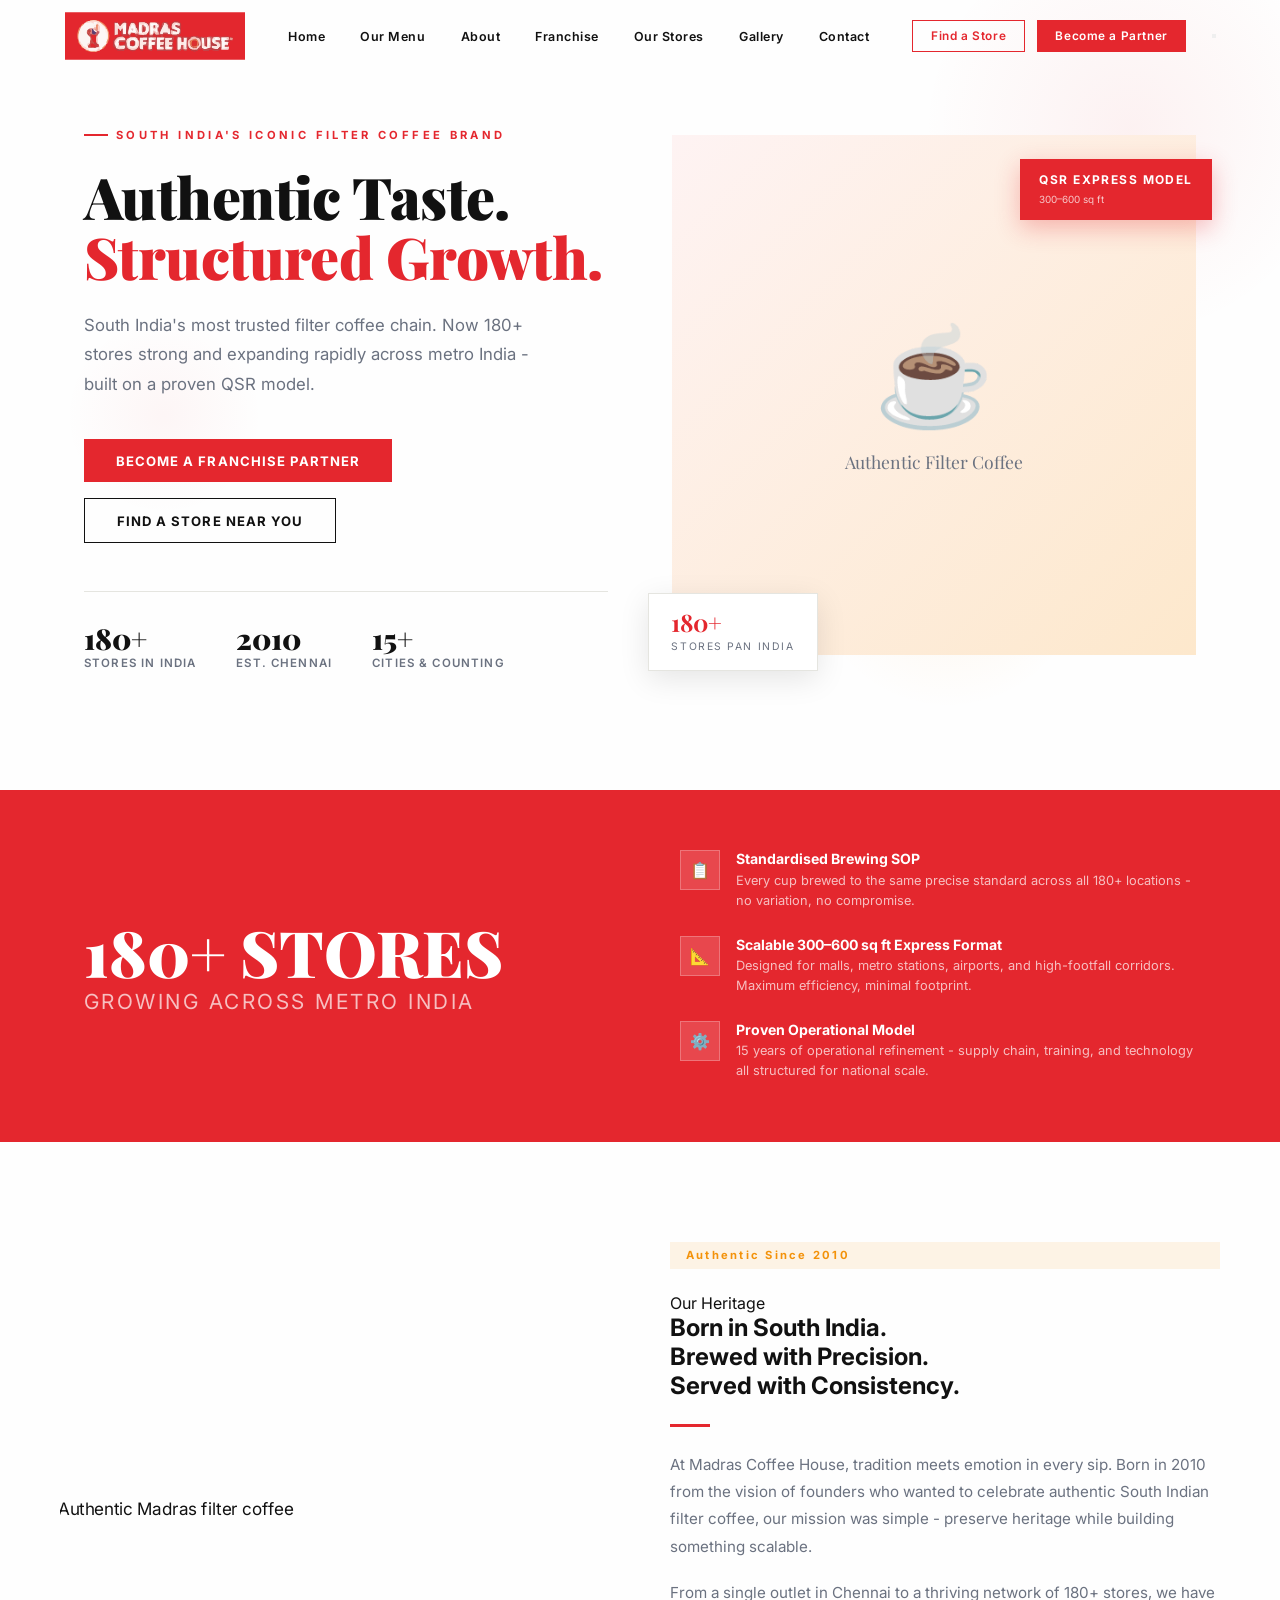
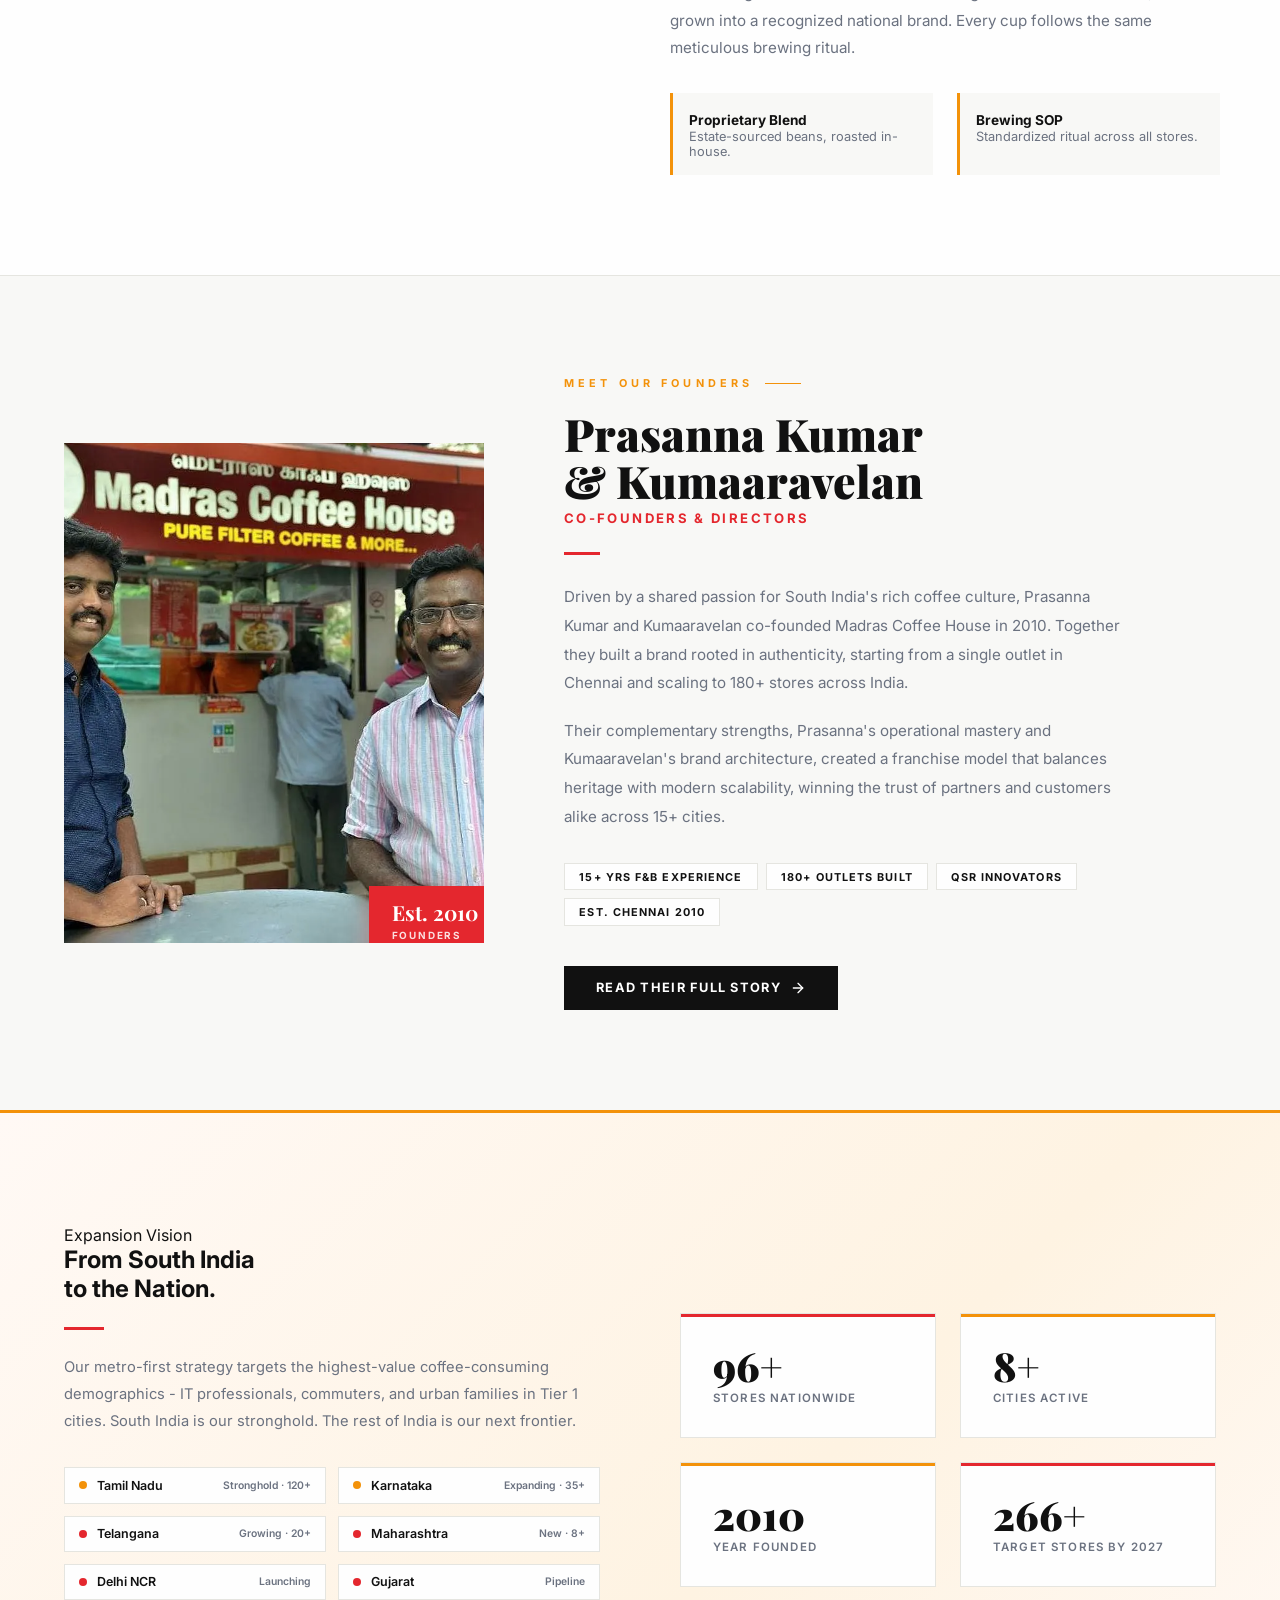
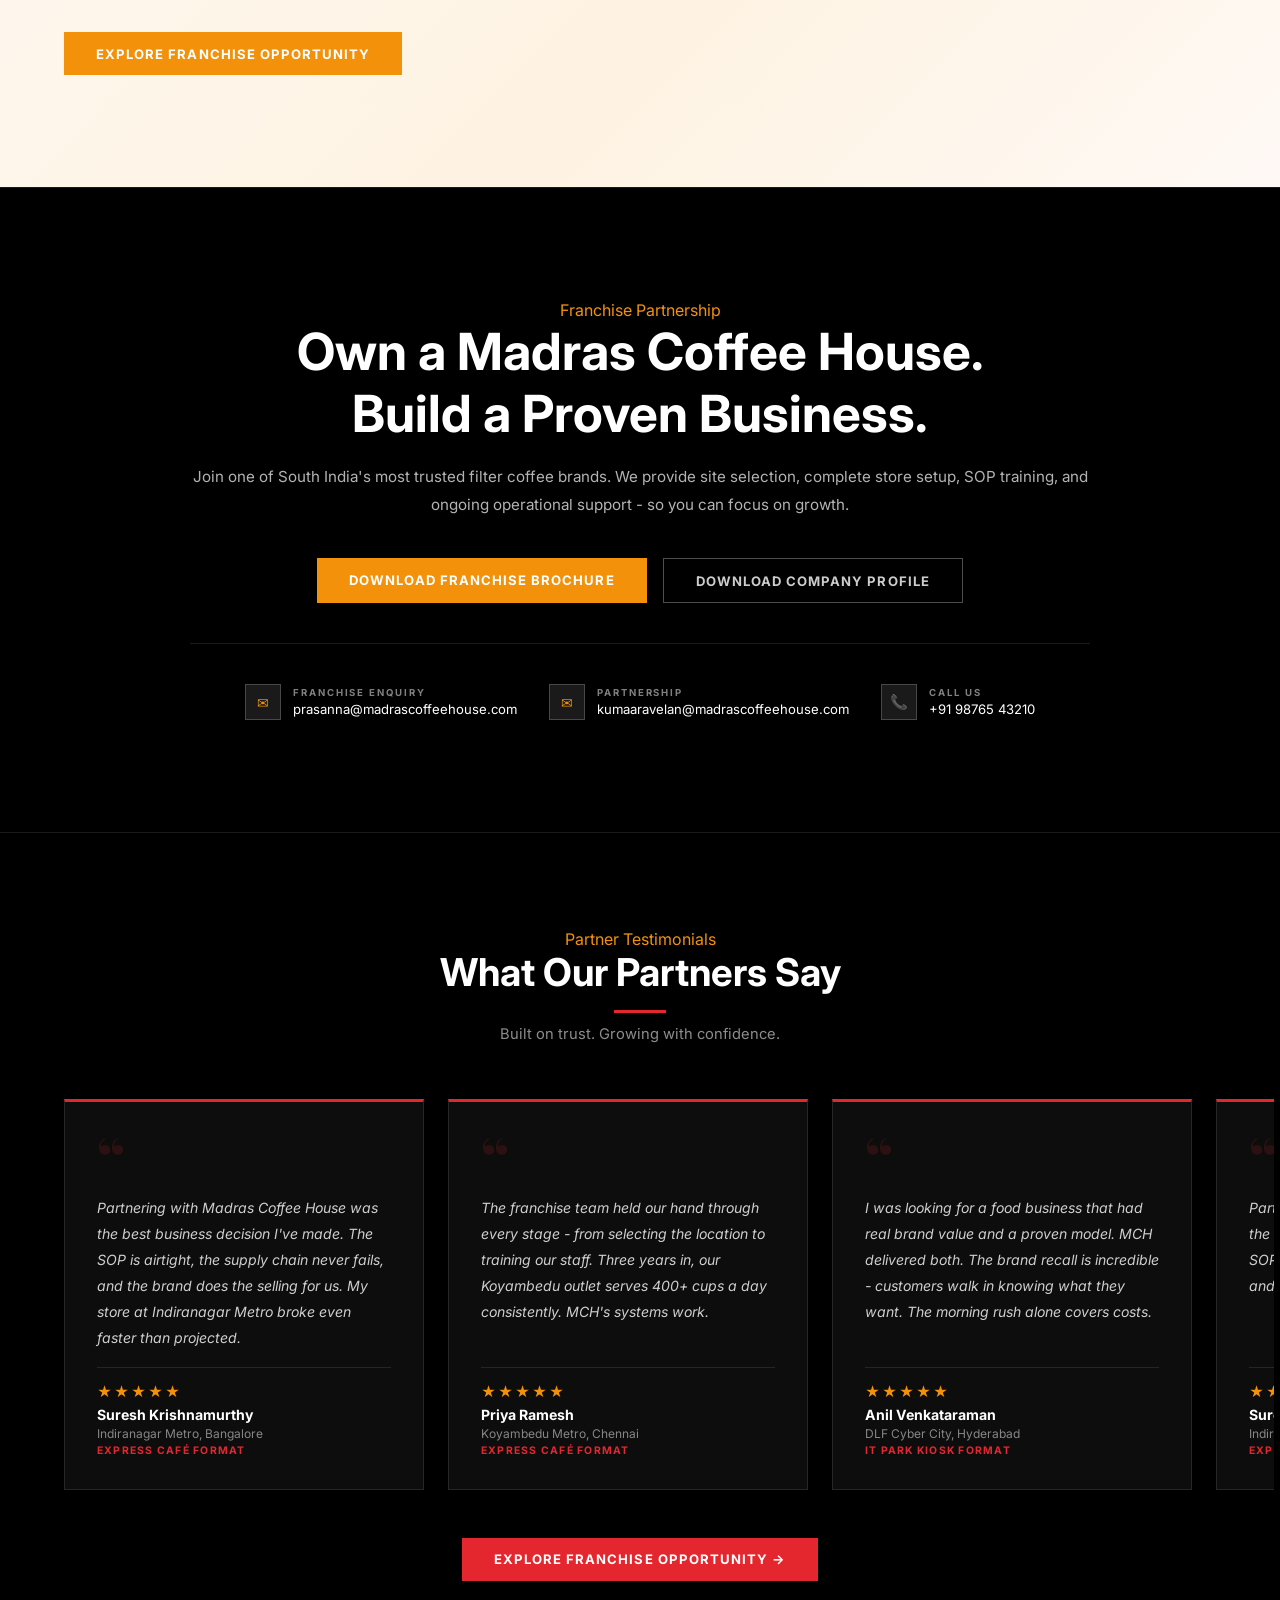
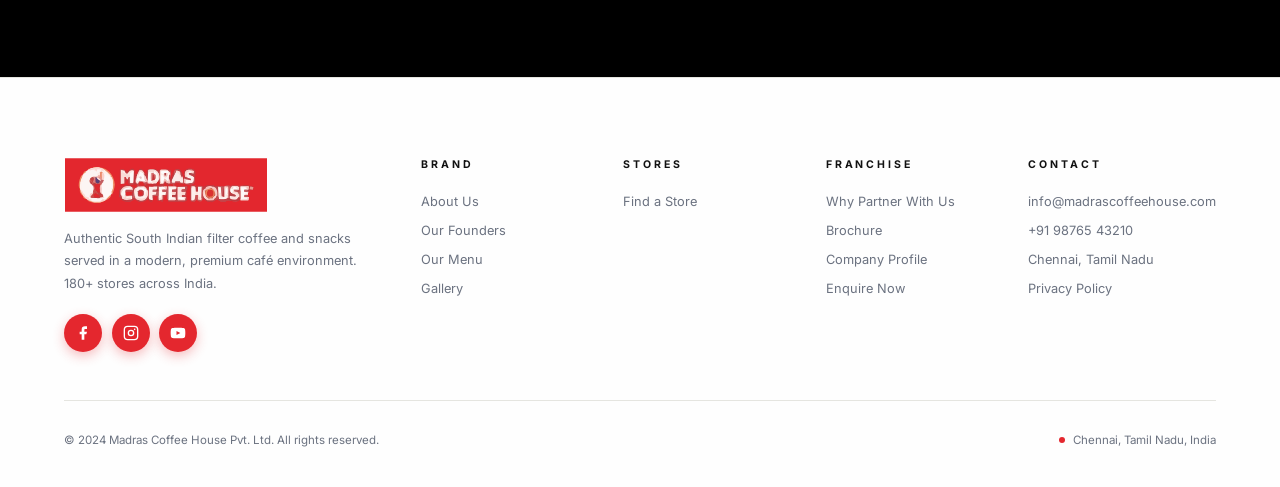
==== index.html @ c8ef75c9 "first commit" ====
﻿<!DOCTYPE html>
<html lang="en">

<head>
  <meta charset="UTF-8" />
  <meta name="viewport" content="width=device-width,initial-scale=1.0" />
  <title>Madras Coffee House - Authentic Taste. Structured Growth.</title>
  <meta name="description"
    content="South India's iconic filter coffee brand. 180+ stores and expanding across metro India. Franchise opportunities available." />
  <link rel="preconnect" href="https://fonts.googleapis.com" />
  <link
    href="https://fonts.googleapis.com/css2?family=Playfair+Display:ital,wght@0,700;0,900;1,700&family=Inter:wght@300;400;500;600;700&display=swap"
    rel="stylesheet" />
  <style>
    :root {
      --red: #e4272e;
      --orange: #f3920a;
      --white: #fefefe;
      --black: #111111;
      --gray: #6b7280;
      --light: #f8f8f6;
      --border: #e5e5e0
    }

    *,
    *::before,
    *::after {
      margin: 0;
      padding: 0;
      box-sizing: border-box
    }

    html {
      scroll-behavior: smooth;
      font-size: 16px
    }

    body {
      background: var(--white);
      color: var(--black);
      font-family: 'Inter', sans-serif;
      overflow-x: hidden
    }

    /* ── NAVBAR ────────────────────────────────────────── */
    nav#nav {
      position: fixed;
      top: 0;
      left: 0;
      width: 100%;
      z-index: 1000;
      padding: 0 5%;
      height: 72px;
      display: flex;
      align-items: center;
      justify-content: space-between;
      transition: background .35s, box-shadow .35s, height .35s;
      background: transparent
    }

    #nav.scrolled {
      background: var(--white);
      box-shadow: 0 1px 0 var(--border);
      height: 64px
    }

    .logo {
      display: flex;
      align-items: center;
      text-decoration: none;
      flex-shrink: 0
    }

    .logo img {
      height: 48px;
      width: auto;
      display: block;
      object-fit: contain;
      transition: transform .3s ease
    }

    .logo img:hover {
      transform: scale(1.04)
    }

    .nav-center {
      display: flex;
      gap: 0;
      list-style: none
    }

    .nav-center a {
      display: inline-block;
      padding: .5rem 1.1rem;
      font-size: .78rem;
      font-weight: 600;
      letter-spacing: .04em;
      color: var(--black);
      text-decoration: none;
      position: relative;
      transition: color .25s
    }

    .nav-center a::after {
      content: '';
      position: absolute;
      left: 1.1rem;
      right: 1.1rem;
      bottom: 0;
      height: 2px;
      background: var(--red);
      transform: scaleX(0);
      transition: transform .3s cubic-bezier(.25, .46, .45, .94)
    }

    .nav-center a:hover {
      color: var(--red)
    }

    .nav-center a:hover::after {
      transform: scaleX(1)
    }

    .nav-right {
      display: flex;
      gap: .75rem;
      align-items: center;
      flex-shrink: 0
    }

    .btn-outline-nav {
      background: transparent;
      color: var(--red);
      border: 1.5px solid var(--red);
      padding: .48rem 1.1rem;
      font-size: .74rem;
      font-weight: 600;
      letter-spacing: .05em;
      cursor: pointer;
      transition: all .25s;
      text-decoration: none
    }

    .btn-outline-nav:hover {
      background: var(--red);
      color: #fff
    }

    .btn-solid-nav {
      background: var(--red);
      color: #fff;
      border: 1.5px solid var(--red);
      padding: .48rem 1.1rem;
      font-size: .74rem;
      font-weight: 600;
      letter-spacing: .05em;
      cursor: pointer;
      transition: all .25s;
      text-decoration: none
    }

    .btn-solid-nav:hover {
      background: #c41f25;
      border-color: #c41f25
    }

    /* ── BUTTONS ───────────────────────────────────────── */
    .btn-primary {
      display: inline-block;
      background: var(--red);
      color: #fff;
      padding: .85rem 2rem;
      font-size: .82rem;
      font-weight: 700;
      letter-spacing: .08em;
      text-transform: uppercase;
      text-decoration: none;
      border: none;
      cursor: pointer;
      transition: background .25s, transform .2s, box-shadow .25s
    }

    .btn-primary:hover {
      background: #c41f25;
      transform: translateY(-2px);
      box-shadow: 0 8px 24px rgba(228, 39, 46, .25)
    }

    .btn-secondary {
      display: inline-block;
      background: transparent;
      color: var(--black);
      padding: .85rem 2rem;
      font-size: .82rem;
      font-weight: 700;
      letter-spacing: .08em;
      text-transform: uppercase;
      text-decoration: none;
      border: 1.5px solid var(--black);
      cursor: pointer;
      transition: all .25s
    }

    .btn-secondary:hover {
      background: var(--black);
      color: #fff;
      transform: translateY(-2px)
    }

    .btn-orange {
      display: inline-block;
      background: var(--orange);
      color: #fff;
      padding: .85rem 2rem;
      font-size: .82rem;
      font-weight: 700;
      letter-spacing: .08em;
      text-transform: uppercase;
      text-decoration: none;
      border: none;
      cursor: pointer;
      transition: all .25s
    }

    .btn-orange:hover {
      background: #d97d05;
      transform: translateY(-2px);
      box-shadow: 0 8px 24px rgba(243, 146, 10, .25)
    }

    /* ── REVEAL ANIMATIONS ────────────────────────────── */
    .fade-up {
      opacity: 0;
      transform: translateY(28px);
      transition: opacity .75s cubic-bezier(.25, .46, .45, .94), transform .75s cubic-bezier(.25, .46, .45, .94)
    }

    .fade-up.in {
      opacity: 1;
      transform: translateY(0)
    }

    .fade-in {
      opacity: 0;
      transition: opacity .75s ease
    }

    .fade-in.in {
      opacity: 1
    }

    .slide-left {
      opacity: 0;
      transform: translateX(-30px);
      transition: opacity .75s cubic-bezier(.25, .46, .45, .94), transform .75s cubic-bezier(.25, .46, .45, .94)
    }

    .slide-left.in {
      opacity: 1;
      transform: translateX(0)
    }

    .slide-right {
      opacity: 0;
      transform: translateX(30px);
      transition: opacity .75s cubic-bezier(.25, .46, .45, .94), transform .75s cubic-bezier(.25, .46, .45, .94)
    }

    .slide-right.in {
      opacity: 1;
      transform: translateX(0)
    }

    .d1 {
      transition-delay: .1s
    }

    .d2 {
      transition-delay: .2s
    }

    .d3 {
      transition-delay: .3s
    }

    .d4 {
      transition-delay: .4s
    }

    .d5 {
      transition-delay: .5s
    }

    /* ── LAYOUT DEFAULTS ───────────────────────────────── */
    .container {
      max-width: 1200px;
      margin: 0 auto;
      padding: 0 20px
    }

    .sec-pad {
      padding: 80px 5%
    }

    .sec-compact {
      padding: 60px 5%
    }

    /* ── HERO ──────────────────────────────────────────── */
    #hero {
      position: relative;
      min-height: 540px;
      padding: 120px 5%;
      background: var(--white);
      display: flex;
      align-items: center;
      overflow: hidden
    }

    .hero-shapes {
      position: absolute;
      inset: 0;
      pointer-events: none;
      overflow: hidden
    }

    .shape {
      position: absolute;
      border-radius: 50%;
      animation: shapeFloat 10s ease-in-out infinite
    }

    .shape-1 {
      width: 420px;
      height: 420px;
      background: radial-gradient(circle, rgba(228, 39, 46, .06), transparent 70%);
      top: -80px;
      right: -60px;
      animation-duration: 12s
    }

    .shape-2 {
      width: 280px;
      height: 280px;
      background: radial-gradient(circle, rgba(243, 146, 10, .07), transparent 70%);
      bottom: 80px;
      right: 15%;
      animation-duration: 9s;
      animation-delay: 2s
    }

    .shape-3 {
      width: 200px;
      height: 200px;
      background: radial-gradient(circle, rgba(228, 39, 46, .04), transparent 70%);
      top: 40%;
      left: 5%;
      animation-duration: 14s;
      animation-delay: 4s
    }

    @keyframes shapeFloat {

      0%,
      100% {
        transform: translateY(0) scale(1)
      }

      50% {
        transform: translateY(-20px) scale(1.04)
      }
    }

    .hero-inner {
      max-width: 1200px;
      margin: 0 auto;
      padding: 0 20px;
      width: 100%;
      display: grid;
      grid-template-columns: 1fr 1fr;
      gap: 4rem;
      align-items: center;
      position: relative;
      z-index: 1
    }

    .hero-tag {
      display: inline-flex;
      align-items: center;
      gap: .5rem;
      font-size: .7rem;
      font-weight: 700;
      letter-spacing: .3em;
      text-transform: uppercase;
      color: var(--red);
      margin-bottom: 1.5rem
    }

    .hero-tag::before {
      content: '';
      width: 24px;
      height: 2px;
      background: var(--red)
    }

    .hero-h1 {
      font-family: 'Playfair Display', serif;
      font-size: clamp(2.4rem, 4.5vw, 4rem);
      font-weight: 900;
      line-height: 1.05;
      letter-spacing: -.01em;
      margin-bottom: 1.5rem;
      color: var(--black)
    }

    .hero-h1 em {
      color: var(--red);
      font-style: normal
    }

    .hero-sub {
      font-size: 1.05rem;
      color: var(--gray);
      line-height: 1.75;
      margin-bottom: 2.5rem;
      max-width: 480px
    }

    .hero-btns {
      display: flex;
      gap: 1rem;
      flex-wrap: wrap
    }

    .hero-stats {
      display: flex;
      gap: 2.5rem;
      margin-top: 3rem;
      padding-top: 2rem;
      border-top: 1px solid var(--border)
    }

    .hstat {
      display: flex;
      flex-direction: column;
      gap: .2rem
    }

    .hstat-num {
      font-family: 'Playfair Display', serif;
      font-size: 1.8rem;
      font-weight: 900;
      color: var(--black);
      line-height: 1
    }

    .hstat-lbl {
      font-size: .72rem;
      font-weight: 600;
      letter-spacing: .1em;
      text-transform: uppercase;
      color: var(--gray)
    }

    .hero-visual {
      position: relative;
      display: flex;
      align-items: center;
      justify-content: center
    }

    .hero-img-wrap {
      position: relative;
      width: 100%
    }

    .hero-img-main {
      width: 100%;
      height: 520px;
      object-fit: cover;
      display: block
    }

    .hero-img-fallback {
      width: 100%;
      height: 520px;
      background: linear-gradient(135deg, #fef3f3, #fde8cc);
      display: flex;
      flex-direction: column;
      align-items: center;
      justify-content: center;
      gap: 1rem
    }

    .hero-img-fallback span {
      font-size: 6rem
    }

    .hero-img-fallback p {
      font-family: 'Playfair Display', serif;
      font-size: 1.1rem;
      color: var(--gray)
    }

    .hero-badge {
      position: absolute;
      bottom: -1rem;
      left: -1.5rem;
      background: #fff;
      border: 1px solid var(--border);
      padding: 1rem 1.4rem;
      box-shadow: 0 8px 30px rgba(0, 0, 0, .1)
    }

    .hero-badge b {
      font-family: 'Playfair Display', serif;
      font-size: 1.5rem;
      display: block;
      color: var(--red);
      line-height: 1
    }

    .hero-badge span {
      font-size: .65rem;
      letter-spacing: .15em;
      text-transform: uppercase;
      color: var(--gray)
    }

    .hero-badge-2 {
      position: absolute;
      top: 1.5rem;
      right: -1rem;
      background: var(--red);
      padding: .8rem 1.2rem;
      box-shadow: 0 8px 24px rgba(228, 39, 46, .3)
    }

    .hero-badge-2 b {
      font-size: .75rem;
      font-weight: 700;
      letter-spacing: .12em;
      text-transform: uppercase;
      color: #fff;
      display: block
    }

    .hero-badge-2 small {
      font-size: .62rem;
      color: rgba(255, 255, 255, .75)
    }

    /* ── AUTHORITY STRIP ───────────────────────────────── */
    #strip {
      background: var(--red);
      padding: 60px 5%
    }

    .strip-inner {
      max-width: 1200px;
      margin: 0 auto;
      padding: 0 20px;
      display: grid;
      grid-template-columns: 1fr 1fr;
      gap: 5rem;
      align-items: center
    }

    .strip-headline {
      font-family: 'Playfair Display', serif;
      font-size: clamp(2.5rem, 5vw, 4.5rem);
      font-weight: 900;
      line-height: 1;
      color: #fff
    }

    .strip-headline span {
      display: block;
      font-size: clamp(1rem, 2vw, 1.3rem);
      font-weight: 400;
      font-family: 'Inter', sans-serif;
      color: rgba(255, 255, 255, .7);
      margin-top: .5rem;
      letter-spacing: .12em;
      text-transform: uppercase
    }

    .strip-points {
      display: flex;
      flex-direction: column;
      gap: 1.5rem
    }

    .strip-point {
      display: flex;
      align-items: flex-start;
      gap: 1rem
    }

    .sp-icon {
      width: 40px;
      height: 40px;
      background: rgba(255, 255, 255, .15);
      border: 1px solid rgba(255, 255, 255, .25);
      flex-shrink: 0;
      display: flex;
      align-items: center;
      justify-content: center;
      font-size: 1rem
    }

    .sp-text b {
      font-size: .88rem;
      font-weight: 700;
      color: #fff;
      display: block;
      margin-bottom: .2rem
    }

    .sp-text p {
      font-size: .8rem;
      color: rgba(255, 255, 255, .7);
      line-height: 1.6
    }

    /* ── HERITAGE ───────────────────────────────────────── */
    .sec-divider {
      width: 40px;
      height: 3px;
      background: var(--red);
      margin-bottom: 1.5rem
    }

    .heritage-inner {
      max-width: 1200px;
      margin: 0 auto;
      display: flex;
      align-items: center;
      justify-content: center;
      gap: 60px;
      padding: 100px 20px
    }

    .heritage-img {
      flex: 1;
      max-width: 550px;
      position: relative;
      overflow: hidden
    }

    .heritage-img-main {
      width: 100%;
      height: auto;
      display: block;
      transform: scale(1.07);
      transition: transform 1.2s ease-out
    }

    .heritage-text {
      flex: 1;
      max-width: 600px;
      display: flex;
      flex-direction: column;
      justify-content: center;
      position: relative
    }

    @media (max-width:768px) {
      .heritage-inner {
        flex-direction: column;
        text-align: center;
        padding: 60px 20px
      }

      .sec-divider {
        margin: 0 auto 1.5rem
      }
    }

    /* ── FORMAT SECTION ─────────────────────────────────── */
    #format {
      padding: 80px 0;
      background: #f7f7f7;
      border-top: 1px solid var(--border)
    }

    .format-header {
      max-width: 1200px;
      margin: 0 auto;
      display: grid;
      grid-template-columns: 1fr 1fr;
      gap: 4rem;
      align-items: end;
      margin-bottom: 4rem;
      padding: 0 20px
    }

    .fstep-desc {
      font-size: .88rem;
      color: var(--gray);
      line-height: 1.75;
      max-width: 520px;
      margin-bottom: 0
    }

    .fcard {
      transition: all 0.4s cubic-bezier(0.165, 0.84, 0.44, 1);
      position: relative;
      overflow: hidden
    }

    .fcard:hover {
      transform: translateY(-10px);
      box-shadow: 0 20px 40px rgba(0, 0, 0, 0.1);
      background: #fff !important
    }

    .fcard-icon {
      width: 50px;
      height: 50px;
      background: var(--white);
      border: 1px solid var(--border);
      display: flex;
      align-items: center;
      justify-content: center;
      margin-bottom: 20px;
      border-radius: 10px;
      color: var(--black);
      transition: all 0.3s ease
    }

    .fcard:hover .fcard-icon {
      background: var(--red);
      border-color: var(--red);
      color: #fff
    }

    .fcard:nth-child(even):hover .fcard-icon {
      background: var(--orange);
      border-color: var(--orange)
    }

    /* ── TRUST BAR ─────────────────────────────────────── */
    #trust {
      padding: 80px 5%;
      background: #111;
      border: none
    }

    .trust-inner {
      max-width: 1200px;
      margin: 0 auto;
      padding: 0 20px
    }

    .trust-label {
      text-align: center;
      font-size: .68rem;
      font-weight: 700;
      letter-spacing: .3em;
      text-transform: uppercase;
      color: rgba(255, 255, 255, .38);
      margin-bottom: 3.5rem
    }

    .trust-grid {
      display: grid;
      grid-template-columns: repeat(4, 1fr);
      gap: 0;
      border: 1px solid rgba(255, 255, 255, .08)
    }

    .trust-card {
      text-align: center;
      padding: 2.5rem 1.5rem;
      background: transparent;
      border: none;
      border-right: 1px solid rgba(255, 255, 255, .08);
      transition: background .35s;
      position: relative
    }

    .trust-card:last-child {
      border-right: none
    }

    .trust-card::after {
      content: '';
      position: absolute;
      bottom: 0;
      left: 50%;
      transform: translateX(-50%) scaleX(0);
      width: 40px;
      height: 2px;
      background: var(--orange);
      transition: transform .35s
    }

    .trust-card:hover {
      background: rgba(255, 255, 255, .04)
    }

    .trust-card:hover::after {
      transform: translateX(-50%) scaleX(1)
    }

    .trust-card h4 {
      font-family: 'Playfair Display', serif;
      font-size: 1rem;
      font-weight: 700;
      margin-bottom: .4rem;
      color: #fff
    }

    .trust-card p {
      font-size: .78rem;
      color: rgba(255, 255, 255, .6);
      line-height: 1.6
    }

    /* ── MEDIA / RECOGNISED ────────────────────────────── */
    #media {
      padding: 80px 5%;
      background: var(--white);
      position: relative;
      overflow: hidden;
      text-align: center
    }

    .media-header {
      max-width: 800px;
      margin: 0 auto 3rem
    }

    .media-accent {
      width: 80px;
      height: 3px;
      background: var(--orange);
      margin: 15px auto 30px
    }

    .media-inner {
      max-width: 1200px;
      margin: 0 auto;
      padding: 0 20px;
      position: relative;
      z-index: 1
    }

    .media-list {
      display: flex;
      flex-direction: column;
      gap: 0;
      max-width: 900px;
      margin: 0 auto
    }

    .media-row {
      display: grid;
      grid-template-columns: 80px 1fr;
      gap: 2rem;
      align-items: center;
      padding: 1.8rem 0;
      border-bottom: 1px solid var(--border);
      text-align: left
    }

    .media-row:last-child {
      border-bottom: none
    }

    .media-row-icon {
      font-size: 2.2rem;
      text-align: center
    }

    .press-strip {
      max-width: 1200px;
      margin: 3rem auto 0;
      padding: 1.8rem 2rem;
      background: var(--light);
      border: 1px solid var(--border);
      display: flex;
      align-items: center;
      justify-content: space-around;
      gap: 2rem;
      flex-wrap: wrap;
      position: relative;
      z-index: 1
    }

    /* ── EXPANSION ─────────────────────────────────────── */
    #expansion {
      padding: 7rem 5%;
      background: linear-gradient(135deg, #fff9f5 0%, #fef3e2 60%, #fff9f5 100%);
      border-top: 3px solid var(--orange)
    }

    .expansion-inner {
      max-width: 1280px;
      margin: 0 auto;
      display: grid;
      grid-template-columns: 1fr 1fr;
      gap: 5rem;
      align-items: center
    }

    .expansion-text .sec-title {
      margin-bottom: 1.5rem
    }

    .expansion-text p {
      font-size: .92rem;
      color: var(--gray);
      line-height: 1.85;
      margin-bottom: 2rem
    }

    .city-grid {
      display: grid;
      grid-template-columns: 1fr 1fr;
      gap: .75rem;
      margin-bottom: 2rem
    }

    .city-pill {
      display: flex;
      align-items: center;
      gap: .6rem;
      padding: .6rem .9rem;
      background: var(--white);
      border: 1px solid var(--border);
      font-size: .78rem;
      font-weight: 600;
      color: var(--black)
    }

    .city-dot {
      width: 8px;
      height: 8px;
      border-radius: 50%;
      background: var(--red);
      flex-shrink: 0
    }

    .city-pill.active .city-dot {
      background: var(--orange)
    }

    .city-pill span {
      font-size: .65rem;
      color: var(--gray);
      margin-left: auto
    }

    .expansion-visual {
      position: relative
    }

    .exp-stats-grid {
      display: grid;
      grid-template-columns: 1fr 1fr;
      gap: 1.5rem
    }

    .exp-stat {
      background: var(--white);
      border: 1px solid var(--border);
      padding: 2rem;
      position: relative;
      overflow: hidden
    }

    .exp-stat::after {
      content: '';
      position: absolute;
      top: 0;
      left: 0;
      width: 100%;
      height: 3px;
      background: var(--orange)
    }

    .exp-stat:first-child::after,
    .exp-stat:nth-child(4):after {
      background: var(--red)
    }

    .exp-stat .num {
      font-family: 'Playfair Display', serif;
      font-size: 2.5rem;
      font-weight: 900;
      color: var(--black);
      line-height: 1;
      margin-bottom: .3rem
    }

    .exp-stat .lbl {
      font-size: .72rem;
      font-weight: 600;
      letter-spacing: .1em;
      text-transform: uppercase;
      color: var(--gray)
    }

    /* ── FRANCHISE CTA ─────────────────────────────────── */
    #franchise-cta {
      padding: 7rem 5%;
      background: #000;
      border-top: 1px solid rgba(255, 255, 255, 0.1);
      position: relative;
      color: #fff
    }

    .franchise-cta-inner {
      max-width: 900px;
      margin: 0 auto;
      text-align: center
    }

    .franchise-cta-inner .sec-eyebrow {
      justify-content: center;
      color: var(--orange)
    }

    .franchise-cta-inner .sec-title {
      color: #fff;
      font-size: clamp(2rem, 4vw, 3.5rem);
      margin-bottom: 1.2rem
    }

    .franchise-cta-inner>p {
      font-size: .95rem;
      color: rgba(255, 255, 255, .7);
      line-height: 1.8;
      margin-bottom: 2.5rem
    }

    .cta-contacts {
      display: flex;
      gap: 2rem;
      justify-content: center;
      flex-wrap: wrap;
      margin-top: 2.5rem;
      padding-top: 2.5rem;
      border-top: 1px solid rgba(255, 255, 255, 0.1)
    }

    .cta-contact {
      display: flex;
      align-items: center;
      gap: .75rem;
      text-align: left
    }

    .cta-contact-icon {
      width: 36px;
      height: 36px;
      background: rgba(255, 255, 255, 0.1);
      border: 1px solid rgba(255, 255, 255, 0.2);
      display: flex;
      align-items: center;
      justify-content: center;
      font-size: .9rem;
      flex-shrink: 0;
      color: var(--orange)
    }

    .cta-contact label {
      font-size: .6rem;
      font-weight: 700;
      letter-spacing: .2em;
      text-transform: uppercase;
      color: rgba(255, 255, 255, 0.5);
      display: block
    }

    .cta-contact a,
    .cta-contact span {
      font-size: .82rem;
      color: #fff;
      text-decoration: none;
      transition: color .2s
    }

    .cta-contact a:hover {
      color: var(--red)
    }

    /* ── TESTIMONIALS ──────────────────────────────────── */
    #testimonials {
      background: #000;
      padding: 6rem 5%;
      overflow: hidden;
      border-top: 1px solid rgba(255, 255, 255, 0.1);
      color: #fff
    }

    .testi-header {
      text-align: center;
      margin-bottom: 3.5rem;
      max-width: 580px;
      margin-left: auto;
      margin-right: auto
    }

    .testi-underline {
      width: 52px;
      height: 3px;
      background: var(--red);
      margin: .9rem auto 0
    }

    .testi-track-wrap {
      overflow: hidden;
      margin: 0 -5%;
      padding: 0 5%
    }

    .testi-track {
      display: flex;
      gap: 1.5rem;
      width: max-content;
      animation: testiScroll 28s linear infinite
    }

    .testi-track:hover {
      animation-play-state: paused
    }

    @keyframes testiScroll {
      0% {
        transform: translateX(0)
      }

      100% {
        transform: translateX(calc(-50% - .75rem))
      }
    }

    .testimonial-card {
      flex-shrink: 0;
      width: 360px;
      background: rgba(255, 255, 255, 0.05);
      border: 1px solid rgba(255, 255, 255, 0.1);
      padding: 2rem;
      display: flex;
      flex-direction: column;
      gap: 1rem;
      border-top: 3px solid var(--red);
      transition: all .3s
    }

    .testimonial-card:hover {
      transform: translateY(-5px);
      background: rgba(255, 255, 255, 0.08);
      border-top-color: var(--orange)
    }

    .t-quote {
      font-family: 'Playfair Display', serif;
      font-size: 3.5rem;
      line-height: .8;
      color: var(--red);
      font-weight: 900;
      opacity: .15
    }

    .t-text {
      font-size: .88rem;
      color: rgba(255, 255, 255, 0.8);
      line-height: 1.85;
      font-style: italic;
      flex: 1
    }

    .t-meta {
      border-top: 1px solid rgba(255, 255, 255, 0.1);
      padding-top: .9rem;
      margin-top: auto
    }

    .t-stars {
      color: var(--orange);
      font-size: .9rem;
      margin-bottom: .4rem;
      letter-spacing: 2px
    }

    .t-name {
      font-size: .88rem;
      font-weight: 700;
      color: #fff;
      margin-bottom: .15rem
    }

    .t-loc {
      font-size: .75rem;
      color: rgba(255, 255, 255, 0.5);
      margin-bottom: .2rem
    }

    .t-format {
      font-size: .65rem;
      font-weight: 700;
      letter-spacing: .12em;
      text-transform: uppercase;
      color: var(--red)
    }

    /* ── FOOTER ────────────────────────────────────────── */
    footer {
      background: var(--white);
      border-top: 1px solid var(--border);
      padding: 80px 5% 40px
    }

    .footer-inner {
      max-width: 1280px;
      margin: 0 auto
    }

    .footer-top {
      display: grid;
      grid-template-columns: 2fr 1fr 1fr 1fr 1fr;
      gap: 3rem;
      margin-bottom: 3rem
    }

    .footer-brand p {
      font-size: .8rem;
      color: var(--gray);
      line-height: 1.75;
      margin: 1rem 0 1.2rem
    }

    .footer-socials {
      display: flex;
      gap: .6rem
    }

    .fsoc {
      width: 38px;
      height: 38px;
      border-radius: 50%;
      background: var(--red);
      display: flex;
      align-items: center;
      justify-content: center;
      text-decoration: none;
      transition: all .3s;
      box-shadow: 0 4px 12px rgba(228, 39, 46, .3);
      flex-shrink: 0
    }

    .fsoc:hover {
      background: var(--orange);
      transform: scale(1.1);
      box-shadow: 0 6px 18px rgba(243, 146, 10, .4)
    }

    .fsoc svg {
      width: 16px;
      height: 16px;
      flex-shrink: 0
    }

    .footer-col h5 {
      font-size: .66rem;
      font-weight: 700;
      letter-spacing: .28em;
      text-transform: uppercase;
      color: var(--black);
      margin-bottom: 1.2rem
    }

    .footer-col ul {
      list-style: none;
      display: flex;
      flex-direction: column;
      gap: .55rem
    }

    .footer-col a {
      font-size: .8rem;
      color: var(--gray);
      text-decoration: none;
      transition: color .25s
    }

    .footer-col a:hover {
      color: var(--red)
    }

    .footer-bottom {
      display: flex;
      align-items: center;
      justify-content: space-between;
      padding-top: 2rem;
      border-top: 1px solid var(--border);
      flex-wrap: wrap;
      gap: .75rem
    }

    .footer-bottom p {
      font-size: .72rem;
      color: var(--gray)
    }

    .footer-bottom a {
      font-size: .72rem;
      color: var(--gray);
      text-decoration: none
    }

    .footer-bottom a:hover {
      color: var(--red)
    }

    .footer-red-dot {
      width: 6px;
      height: 6px;
      background: var(--red);
      border-radius: 50%
    }

    /* ── FOUNDER TEASER ─────────────────────────────────── */
    #founder-teaser {
      padding: 100px 5%;
      background: var(--light);
      border-top: 1px solid var(--border)
    }

    .founder-inner {
      max-width: 1200px;
      margin: 0 auto;
      display: flex;
      align-items: center;
      gap: 80px
    }

    .founder-img-col {
      flex: 0 0 420px;
      position: relative
    }

    .founder-img-frame {
      position: relative;
      overflow: hidden
    }

    .founder-img-frame::before {
      content: '';
      position: absolute;
      top: -12px;
      left: -12px;
      right: 12px;
      bottom: 12px;
      border: 2px solid var(--red);
      z-index: 0;
      pointer-events: none
    }

    .founder-img-frame img {
      width: 100%;
      height: 500px;
      object-fit: cover;
      object-position: top center;
      display: block;
      position: relative;
      z-index: 1;
      filter: grayscale(8%)
    }

    .founder-img-badge {
      position: absolute;
      bottom: -1rem;
      right: -1rem;
      background: var(--red);
      color: #fff;
      padding: 1rem 1.4rem;
      z-index: 2;
      box-shadow: 0 8px 24px rgba(228, 39, 46, .3)
    }

    .founder-img-badge b {
      font-family: 'Playfair Display', serif;
      font-size: 1.3rem;
      display: block;
      line-height: 1
    }

    .founder-img-badge span {
      font-size: .62rem;
      font-weight: 700;
      letter-spacing: .18em;
      text-transform: uppercase;
      opacity: .85
    }

    .founder-text-col {
      flex: 1;
      max-width: 560px
    }

    .founder-eyebrow {
      font-size: .68rem;
      font-weight: 700;
      letter-spacing: .38em;
      text-transform: uppercase;
      color: var(--orange);
      display: flex;
      align-items: center;
      gap: .75rem;
      margin-bottom: 1.2rem
    }

    .founder-eyebrow::after {
      content: '';
      flex: 1;
      max-width: 36px;
      height: 1.5px;
      background: var(--orange)
    }

    .founder-name {
      font-family: 'Playfair Display', serif;
      font-size: clamp(2rem, 3.5vw, 3rem);
      font-weight: 900;
      color: var(--black);
      line-height: 1.05;
      margin-bottom: .4rem
    }

    .founder-role {
      font-size: .82rem;
      font-weight: 700;
      letter-spacing: .18em;
      text-transform: uppercase;
      color: var(--red);
      margin-bottom: 1.6rem
    }

    .founder-divider {
      width: 36px;
      height: 3px;
      background: var(--red);
      margin-bottom: 1.8rem
    }

    .founder-bio {
      font-size: .95rem;
      color: var(--gray);
      line-height: 1.88;
      margin-bottom: 1.2rem
    }

    .founder-bio:last-of-type {
      margin-bottom: 2rem
    }

    .founder-tags {
      display: flex;
      flex-wrap: wrap;
      gap: .5rem;
      margin-bottom: 2.5rem
    }

    .founder-tag {
      font-size: .68rem;
      font-weight: 700;
      letter-spacing: .1em;
      text-transform: uppercase;
      color: var(--black);
      border: 1.5px solid var(--border);
      padding: .35rem .9rem;
      background: var(--white)
    }

    .btn-read-story {
      display: inline-flex;
      align-items: center;
      gap: .6rem;
      background: var(--black);
      color: #fff;
      padding: .88rem 2rem;
      font-size: .8rem;
      font-weight: 700;
      letter-spacing: .1em;
      text-transform: uppercase;
      text-decoration: none;
      transition: all .25s
    }

    .btn-read-story svg {
      width: 16px;
      height: 16px;
      stroke: #fff;
      fill: none;
      stroke-width: 2;
      stroke-linecap: round;
      stroke-linejoin: round;
      transition: transform .25s
    }

    .btn-read-story:hover {
      background: var(--red);
      transform: translateY(-3px);
      box-shadow: 0 10px 28px rgba(228, 39, 46, .25)
    }

    .btn-read-story:hover svg {
      transform: translateX(4px)
    }

    @media(max-width:1024px) {
      .founder-inner {
        gap: 50px
      }

      .founder-img-col {
        flex: 0 0 340px
      }
    }

    @media(max-width:768px) {
      .founder-inner {
        flex-direction: column;
        gap: 3rem;
        text-align: center
      }

      .founder-img-col {
        flex: 0 0 auto;
        width: 100%;
        max-width: 400px;
        margin: 0 auto
      }

      .founder-img-frame::before {
        display: none
      }

      .founder-img-frame img {
        height: 420px
      }

      .founder-eyebrow {
        justify-content: center
      }

      .founder-divider {
        margin: 0 auto 1.8rem
      }

      .founder-tags {
        justify-content: center
      }
    }

    /* ── RESPONSIVE ────────────────────────────────────── */
    @media(max-width:1024px) {
      #hero {
        min-height: auto;
        padding: 80px 4%
      }

      .hero-inner,
      .strip-inner,
      .expansion-inner {
        grid-template-columns: 1fr;
        gap: 3rem;
        text-align: center
      }

      .hero-sub {
        margin: 0 auto 2.5rem
      }

      .split-layout {
        flex-direction: column
      }

      .sec-pad,
      #hero,
      #strip,
      #heritage,
      #format,
      #trust,
      #media,
      #expansion,
      #franchise-cta,
      #testimonials {
        padding: 60px 4%
      }
    }

    @media(max-width:768px) {
      body {
        overflow-x: hidden
      }

      .sec-pad {
        padding: 60px 5%
      }

      h1,
      h2,
      h3 {
        text-align: center
      }

      .split-layout {
        flex-direction: column
      }

      .fstep {
        grid-template-columns: 1fr !important;
        text-align: center
      }

      .fstep-num::after {
        display: none
      }

      .fcard-icon {
        width: 44px;
        height: 44px;
        margin-bottom: 15px
      }

      .fcard-icon svg {
        width: 20px;
        height: 20px
      }
    }
  </style>
  <link rel="stylesheet" href="mobile.css">
</head>

<body>

  <!-- ══ NAVBAR ══════════════════════════════════════════════════ -->
  <nav id="nav">
    <a href="#" class="logo">
      <img src="madras.svg" alt="Madras Coffee House" loading="eager" />
    </a>
    <ul class="nav-center">
      <li><a href="index.html" class="active">Home</a></li>
      <li><a href="menu.html">Our Menu</a></li>

      <li><a href="#about" data-scroll="about">About</a></li>
      <li><a href="franchise.html">Franchise</a></li>
      <li><a href="stores.html">Our Stores</a></li>
      <li><a href="gallery.html">Gallery</a></li>
      <li><a href="contact.html">Contact</a></li>
    </ul>
    <div class="nav-right">
      <a href="stores.html" class="btn-outline-nav">Find a Store</a>
      <a href="franchise.html" class="btn-solid-nav">Become a Partner</a>
    </div>
    <button class="mobile-menu-btn mob-btn" id="mobBtn" aria-label="Open menu">
      <span></span><span></span><span></span>
    </button>
  </nav>

  <!-- ══ HERO ════════════════════════════════════════════════════ -->
  <section id="hero">
    <div class="hero-shapes">
      <div class="shape shape-1"></div>
      <div class="shape shape-2"></div>
      <div class="shape shape-3"></div>
    </div>

    <div class="hero-inner">
      <div class="hero-content">
        <div class="hero-tag fade-up">South India's Iconic Filter Coffee Brand</div>
        <h1 class="hero-h1 fade-up d1">Authentic Taste.<br /><em>Structured Growth.</em></h1>
        <p class="hero-sub fade-up d2">South India's most trusted filter coffee chain. Now 180+ stores strong and
          expanding rapidly across metro India - built on a proven QSR model.</p>
        <div class="hero-btns fade-up d3">
          <a href="#franchise-cta" class="btn-primary">Become a Franchise Partner</a>
          <a href="stores.html" class="btn-secondary">Find a Store Near You</a>
        </div>
        <div class="hero-stats fade-in d4">
          <div class="hstat">
            <div class="hstat-num" data-counter="180" data-suffix="+">0+</div>
            <div class="hstat-lbl">Stores in India</div>
          </div>
          <div class="hstat">
            <div class="hstat-num">2010</div>
            <div class="hstat-lbl">Est. Chennai</div>
          </div>
          <div class="hstat">
            <div class="hstat-num" data-counter="15" data-suffix="+">0+</div>
            <div class="hstat-lbl">Cities &amp; Counting</div>
          </div>
        </div>
      </div>
      <div class="hero-visual fade-in d2">
        <div class="hero-img-wrap">
          <img class="hero-img-main" src="https://madrascoffeehouse.com/wp-content/uploads/2023/08/home-coffee.png"
            alt="Madras Coffee House filter coffee"
            onerror="this.style.display='none';document.getElementById('hero-fb').style.display='flex'" />
          <div id="hero-fb" class="hero-img-fallback" style="display:none"><span>☕</span>
            <p>Authentic Filter Coffee</p>
          </div>
          <div class="hero-badge"><b>180+</b><span>Stores Pan India</span></div>
          <div class="hero-badge-2"><b>QSR Express Model</b><small>300–600 sq ft</small></div>
        </div>
      </div>
    </div>
  </section>

  <!-- ══ AUTHORITY STRIP ═════════════════════════════════════════ -->
  <section id="strip">
    <div class="strip-inner">
      <div class="fade-up">
        <div class="strip-headline">180+ STORES<span>Growing Across Metro India</span></div>
      </div>
      <div class="strip-points">
        <div class="strip-point fade-up d1">
          <div class="sp-icon">📋</div>
          <div class="sp-text"><b>Standardised Brewing SOP</b>
            <p>Every cup brewed to the same precise standard across all 180+ locations - no variation, no compromise.
            </p>
          </div>
        </div>
        <div class="strip-point fade-up d2">
          <div class="sp-icon">📐</div>
          <div class="sp-text"><b>Scalable 300–600 sq ft Express Format</b>
            <p>Designed for malls, metro stations, airports, and high-footfall corridors. Maximum efficiency, minimal
              footprint.</p>
          </div>
        </div>
        <div class="strip-point fade-up d3">
          <div class="sp-icon">⚙️</div>
          <div class="sp-text"><b>Proven Operational Model</b>
            <p>15 years of operational refinement - supply chain, training, and technology all structured for national
              scale.</p>
          </div>
        </div>
      </div>
    </div>
  </section>

  <!-- ══ HERITAGE ════════════════════════════════════════════════ -->
  <section id="heritage" style="scroll-margin-top:72px">
    <div class="heritage-inner">
      <div class="heritage-img fade-up">
        <img class="heritage-img-main" src="https://madrascoffeehouse.com/wp-content/uploads/2023/08/about-hero.jpg"
          alt="Authentic Madras filter coffee" />
      </div>
      <div class="heritage-text fade-up d1">
        <div class="heritage-badge"
          style="display:inline-flex;padding:.4rem 1rem;background:rgba(243,146,10,.1);color:var(--orange);font-size:.7rem;font-weight:700;letter-spacing:.2em;margin-bottom:1.5rem">
          Authentic Since 2010</div>
        <div class="sec-eyebrow" style="justify-content:flex-start">Our Heritage</div>
        <h2 class="sec-title" style="margin-bottom:1.5rem">Born in South India.<br />Brewed with Precision.<br />Served
          with Consistency.</h2>
        <div class="sec-divider"></div>
        <p style="font-size:.95rem;color:var(--gray);line-height:1.8;margin-bottom:1.2rem">At Madras Coffee House,
          tradition meets emotion in every sip. Born in 2010 from the vision of founders who wanted to celebrate
          authentic South Indian filter coffee, our mission was simple - preserve heritage while building something
          scalable.</p>
        <p style="font-size:.95rem;color:var(--gray);line-height:1.8;margin-bottom:2rem">From a single outlet in Chennai
          to a thriving network of 180+ stores, we have grown into a recognized national brand. Every cup follows the
          same meticulous brewing ritual.</p>
        <div class="heritage-pillars" style="display:grid;grid-template-columns:1fr 1fr;gap:1.5rem">
          <div class="pillar" style="border-left:3px solid var(--orange);padding:1rem;background:var(--light)">
            <b style="font-size:.85rem">Proprietary Blend</b>
            <p style="font-size:.8rem;color:var(--gray)">Estate-sourced beans, roasted in-house.</p>
          </div>
          <div class="pillar" style="border-left:3px solid var(--orange);padding:1rem;background:var(--light)">
            <b style="font-size:.85rem">Brewing SOP</b>
            <p style="font-size:.8rem;color:var(--gray)">Standardized ritual across all stores.</p>
          </div>
        </div>
      </div>
    </div>
  </section>

  <!-- ══ FOUNDER TEASER ══════════════════════════════════════════ -->
  <section id="founder-teaser">
    <div class="founder-inner">
      <div class="founder-img-col slide-left">
        <div class="founder-img-frame">
          <img src="founders.webp" alt="Founders of Madras Coffee House" />
          <div class="founder-img-badge">
            <b>Est. 2010</b>
            <span>Founders</span>
          </div>
        </div>
      </div>
      <div class="founder-text-col slide-right">
        <div class="founder-eyebrow">Meet Our Founders</div>
        <h2 class="founder-name">Prasanna Kumar<br />&amp; Kumaaravelan</h2>
        <div class="founder-role">Co-Founders &amp; Directors</div>
        <div class="founder-divider"></div>
        <p class="founder-bio">
          Driven by a shared passion for South India's rich coffee culture,
          Prasanna Kumar and Kumaaravelan co-founded Madras Coffee House in
          2010. Together they built a brand rooted in authenticity, starting
          from a single outlet in Chennai and scaling to 180+ stores across India.
        </p>
        <p class="founder-bio">
          Their complementary strengths, Prasanna's operational mastery and
          Kumaaravelan's brand architecture, created a franchise model that
          balances heritage with modern scalability, winning the trust of
          partners and customers alike across 15+ cities.
        </p>
        <div class="founder-tags">
          <span class="founder-tag">15+ Yrs F&amp;B Experience</span>
          <span class="founder-tag">180+ Outlets Built</span>
          <span class="founder-tag">QSR Innovators</span>
          <span class="founder-tag">Est. Chennai 2010</span>
        </div>
        <a href="founders.html" class="btn-read-story">
          Read Their Full Story
          <svg viewBox="0 0 24 24">
            <line x1="5" y1="12" x2="19" y2="12" />
            <polyline points="12 5 19 12 12 19" />
          </svg>
        </a>
      </div>
    </div>
  </section>


  <!-- ══ EXPANSION VISION ════════════════════════════════════════ -->
  <section id="expansion">
    <div class="expansion-inner">
      <div class="expansion-text slide-left">
        <div class="sec-eyebrow">Expansion Vision</div>
        <h2 class="sec-title">From South India<br />to the Nation.</h2>
        <div class="sec-divider"></div>
        <p>Our metro-first strategy targets the highest-value coffee-consuming demographics - IT professionals,
          commuters, and urban families in Tier 1 cities. South India is our stronghold. The rest of India is our next
          frontier.</p>
        <div class="city-grid fade-up">
          <div class="city-pill active">
            <div class="city-dot"></div>Tamil Nadu<span>Stronghold · 120+</span>
          </div>
          <div class="city-pill active">
            <div class="city-dot"></div>Karnataka<span>Expanding · 35+</span>
          </div>
          <div class="city-pill">
            <div class="city-dot"></div>Telangana<span>Growing · 20+</span>
          </div>
          <div class="city-pill">
            <div class="city-dot"></div>Maharashtra<span>New · 8+</span>
          </div>
          <div class="city-pill">
            <div class="city-dot"></div>Delhi NCR<span>Launching</span>
          </div>
          <div class="city-pill">
            <div class="city-dot"></div>Gujarat<span>Pipeline</span>
          </div>
        </div>
        <a href="#franchise-cta" class="btn-orange fade-up d2">Explore Franchise Opportunity</a>
      </div>
      <div class="expansion-visual slide-right">
        <div class="exp-stats-grid">
          <div class="exp-stat fade-up">
            <div class="num" data-counter="180" data-suffix="+">0+</div>
            <div class="lbl">Stores Nationwide</div>
          </div>
          <div class="exp-stat fade-up d1">
            <div class="num" data-counter="15" data-suffix="+">0+</div>
            <div class="lbl">Cities Active</div>
          </div>
          <div class="exp-stat fade-up d2">
            <div class="num">2010</div>
            <div class="lbl">Year Founded</div>
          </div>
          <div class="exp-stat fade-up d3">
            <div class="num" data-counter="500" data-suffix="+">0+</div>
            <div class="lbl">Target Stores by 2027</div>
          </div>
        </div>
      </div>
    </div>
  </section>

  <!-- ══ FRANCHISE CTA ═══════════════════════════════════════════ -->
  <section id="franchise-cta" style="scroll-margin-top:72px"><span id="franchise-preview"
      style="position:absolute;top:-80px"></span>
    <div class="franchise-cta-inner">
      <div class="sec-eyebrow fade-up" style="justify-content:center;color:var(--orange)">Franchise Partnership</div>
      <h2 class="sec-title fade-up d1" style="font-size:clamp(2rem,4vw,3.5rem);color:#fff;margin-bottom:1.2rem">Own a
        Madras Coffee House.<br />Build a Proven Business.</h2>
      <p class="fade-up d2">Join one of South India's most trusted filter coffee brands. We provide site selection,
        complete store setup, SOP training, and ongoing operational support - so you can focus on growth.</p>
      <div class="fade-up d3" style="display:flex;gap:1rem;justify-content:center;flex-wrap:wrap">
        <a href="https://madrascoffeehouse.com/wp-content/uploads/2025/10/MCH-PRESENTATION-new-final-.pdf"
          class="btn-orange" target="_blank">Download Franchise Brochure</a>
        <a href="https://madrascoffeehouse.com/wp-content/uploads/2023/06/MCH-PROFILE.pdf" class="btn-secondary"
          target="_blank" style="border-color:rgba(255,255,255,.3);color:rgba(255,255,255,.8)">Download Company
          Profile</a>
      </div>
      <div class="cta-contacts fade-in d4">
        <div class="cta-contact">
          <div class="cta-contact-icon">✉</div>
          <div><label>Franchise Enquiry</label><a
              href="mailto:prasanna@madrascoffeehouse.com">prasanna@madrascoffeehouse.com</a></div>
        </div>
        <div class="cta-contact">
          <div class="cta-contact-icon">✉</div>
          <div><label>Partnership</label><a
              href="mailto:kumaaravelan@madrascoffeehouse.com">kumaaravelan@madrascoffeehouse.com</a></div>
        </div>
        <div class="cta-contact">
          <div class="cta-contact-icon">📞</div>
          <div><label>Call Us</label><a href="tel:+919876543210">+91 98765 43210</a></div>
        </div>
      </div>
    </div>
  </section>

  <!-- ══ TESTIMONIALS ═══════════════════════════════════════════ -->
  <section id="testimonials">
    <div class="testi-header fade-up">
      <div class="sec-eyebrow" style="justify-content:center;color:var(--orange)">Partner Testimonials</div>
      <h2 class="sec-title" style="font-size:clamp(1.8rem,3vw,2.6rem);color:#fff">What Our Partners Say</h2>
      <div class="testi-underline"></div>
      <p style="font-size:.92rem;color:rgba(255,255,255,.55);margin-top:.8rem">Built on trust. Growing with confidence.
      </p>
    </div>
    <div class="testi-track-wrap">
      <div class="testi-track" id="testiTrack">
        <div class="testimonial-card">
          <div class="t-quote">&ldquo;</div>
          <p class="t-text">Partnering with Madras Coffee House was the best business decision I've made. The SOP is
            airtight, the supply chain never fails, and the brand does the selling for us. My store at Indiranagar Metro
            broke even faster than projected.</p>
          <div class="t-meta">
            <div class="t-stars">★★★★★</div>
            <div class="t-name">Suresh Krishnamurthy</div>
            <div class="t-loc">Indiranagar Metro, Bangalore</div>
            <div class="t-format">Express Café Format</div>
          </div>
        </div>
        <div class="testimonial-card">
          <div class="t-quote">&ldquo;</div>
          <p class="t-text">The franchise team held our hand through every stage - from selecting the location to
            training our staff. Three years in, our Koyambedu outlet serves 400+ cups a day consistently. MCH's systems
            work.</p>
          <div class="t-meta">
            <div class="t-stars">★★★★★</div>
            <div class="t-name">Priya Ramesh</div>
            <div class="t-loc">Koyambedu Metro, Chennai</div>
            <div class="t-format">Express Café Format</div>
          </div>
        </div>
        <div class="testimonial-card">
          <div class="t-quote">&ldquo;</div>
          <p class="t-text">I was looking for a food business that had real brand value and a proven model. MCH
            delivered both. The brand recall is incredible - customers walk in knowing what they want. The morning rush
            alone covers costs.</p>
          <div class="t-meta">
            <div class="t-stars">★★★★★</div>
            <div class="t-name">Anil Venkataraman</div>
            <div class="t-loc">DLF Cyber City, Hyderabad</div>
            <div class="t-format">IT Park Kiosk Format</div>
          </div>
        </div>
        <!-- Duplicates for infinite feel -->
        <div class="testimonial-card" aria-hidden="true">
          <div class="t-quote">&ldquo;</div>
          <p class="t-text">Partnering with Madras Coffee House was the best business decision I've made. The SOP is
            airtight, the supply chain never fails, and the brand does the selling for us.</p>
          <div class="t-meta">
            <div class="t-stars">★★★★★</div>
            <div class="t-name">Suresh Krishnamurthy</div>
            <div class="t-loc">Indiranagar Metro, Bangalore</div>
            <div class="t-format">Express Café Format</div>
          </div>
        </div>
        <div class="testimonial-card" aria-hidden="true">
          <div class="t-quote">&ldquo;</div>
          <p class="t-text">The franchise team held our hand through every stage. Three years in, our Koyambedu outlet
            serves 400+ cups a day consistently. MCH's systems work.</p>
          <div class="t-meta">
            <div class="t-stars">★★★★★</div>
            <div class="t-name">Priya Ramesh</div>
            <div class="t-loc">Koyambedu Metro, Chennai</div>
            <div class="t-format">Express Café Format</div>
          </div>
        </div>
      </div>
    </div>
    <div style="text-align:center;margin-top:3rem" class="fade-up">
      <a href="franchise.html" class="btn-primary" style="display:inline-flex;align-items:center;gap:.5rem">Explore
        Franchise Opportunity &rarr;</a>
    </div>
  </section>

  <!-- ══ FOOTER ══════════════════════════════════════════════════ -->
  <footer>
    <div class="footer-inner">
      <div class="footer-top">
        <div class="footer-brand">
          <div class="logo" style="margin-bottom:.8rem">
            <img src="madras.svg" alt="Madras Coffee House" style="height:54px" />
          </div>
          <p>Authentic South Indian filter coffee and snacks served in a modern, premium café environment. 180+ stores
            across India.</p>
          <div class="footer-socials">
            <a class="fsoc" href="https://www.facebook.com/madrascoffeehouseofficial/" target="_blank" title="Facebook"
              aria-label="Facebook">
              <svg viewBox="0 0 24 24" fill="white">
                <path d="M18 2h-3a5 5 0 00-5 5v3H7v4h3v8h4v-8h3l1-4h-4V7a1 1 0 011-1h3z" />
              </svg>
            </a>
            <a class="fsoc" href="https://www.instagram.com/madrascoffeehouseofficial/" target="_blank"
              title="Instagram" aria-label="Instagram">
              <svg viewBox="0 0 24 24" fill="none" stroke="white" stroke-width="2" stroke-linecap="round">
                <rect x="2" y="2" width="20" height="20" rx="5" />
                <circle cx="12" cy="12" r="4" />
                <circle cx="17.5" cy="6.5" r="1.2" fill="white" stroke="none" />
              </svg>
            </a>
            <a class="fsoc" href="https://www.youtube.com/@madrascoffeehouseofficial" target="_blank" title="YouTube"
              aria-label="YouTube">
              <svg viewBox="0 0 24 24" fill="white">
                <path
                  d="M22.54 6.42a2.78 2.78 0 00-1.96-1.96C18.88 4 12 4 12 4s-6.88 0-8.58.46a2.78 2.78 0 00-1.96 1.96A29 29 0 001 12a29 29 0 00.46 5.58 2.78 2.78 0 001.96 1.96C5.12 20 12 20 12 20s6.88 0 8.58-.46a2.78 2.78 0 001.96-1.96A29 29 0 0023 12a29 29 0 00-.46-5.58z" />
                <polygon points="9.75,15.02 15.5,12 9.75,8.98" fill="#e4272e" />
              </svg>
            </a>
          </div>
        </div>
        <div class="footer-col">
          <h5>Brand</h5>
          <ul>
            <li><a href="index.html#about">About Us</a></li>
            <li><a href="founders.html">Our Founders</a></li>
            <li><a href="menu.html">Our Menu</a></li>
            <li><a href="gallery.html">Gallery</a></li>
          </ul>
        </div>
        <div class="footer-col">
          <h5>Stores</h5>
          <ul>
            <li><a href="stores.html">Find a Store</a></li>

          </ul>
        </div>
        <div class="footer-col">
          <h5>Franchise</h5>
          <ul>
            <li><a href="franchise.html">Why Partner With Us</a></li>
            <li><a href="https://madrascoffeehouse.com/wp-content/uploads/2025/10/MCH-PRESENTATION-new-final-.pdf"
                target="_blank">Brochure</a></li>
            <li><a href="https://madrascoffeehouse.com/wp-content/uploads/2023/06/MCH-PROFILE.pdf"
                target="_blank">Company Profile</a></li>
            <li><a href="mailto:prasanna@madrascoffeehouse.com">Enquire Now</a></li>
          </ul>
        </div>
        <div class="footer-col">
          <h5>Contact</h5>
          <ul>
            <li><a href="mailto:info@madrascoffeehouse.com">info@madrascoffeehouse.com</a></li>
            <li><a href="tel:+919876543210">+91 98765 43210</a></li>
            <li><span style="font-size:.8rem;color:var(--gray)">Chennai, Tamil Nadu</span></li>
            <li><a href="privacy-policy.html">Privacy Policy</a></li>
          </ul>
        </div>
      </div>
      <div class="footer-bottom">
        <p>© 2024 Madras Coffee House Pvt. Ltd. All rights reserved.</p>
        <div style="display:flex;align-items:center;gap:.5rem">
          <div class="footer-red-dot"></div>
          <p>Chennai, Tamil Nadu, India</p>
        </div>
      </div>
    </div>
  </footer>

  <script>
    // ── NAVBAR ──────────────────────────────────────────────
    const NAV = document.getElementById('nav');
    window.addEventListener('scroll', () => {
      NAV.classList.toggle('scrolled', scrollY > 40);
    }, { passive: true });

    // ── INTERSECTION OBSERVER  -  REVEAL ──────────────────────
    const revObs = new IntersectionObserver((entries) => {
      entries.forEach(e => {
        if (e.isIntersecting) {
          e.target.classList.add('in');
          revObs.unobserve(e.target);
        }
      });
    }, { threshold: .12, rootMargin: '0px 0px -40px 0px' });
    document.querySelectorAll('.fade-up,.fade-in,.slide-left,.slide-right').forEach(el => revObs.observe(el));

    // ── ANIMATED COUNTERS ───────────────────────────────────
    const cntObs = new IntersectionObserver((entries) => {
      entries.forEach(e => {
        if (!e.isIntersecting) return;
        const el = e.target;
        const tgt = +el.dataset.counter;
        const suf = el.dataset.suffix || '';
        if (!tgt) return;
        let cur = 0;
        const inc = tgt / 60;
        const tick = setInterval(() => {
          cur = Math.min(cur + inc, tgt);
          el.textContent = Math.floor(cur) + suf;
          if (cur >= tgt) clearInterval(tick);
        }, 20);
        cntObs.unobserve(el);
      });
    }, { threshold: .6 });
    document.querySelectorAll('[data-counter]').forEach(el => cntObs.observe(el));

    // ── SMOOTH SCROLL ───────────────────────────────────────
    document.querySelectorAll('a[href^="#"]').forEach(a => {
      a.addEventListener('click', e => {
        const href = a.getAttribute('href');
        const tgt = document.querySelector(href);
        if (tgt) {
          e.preventDefault();
          const navH = NAV.offsetHeight || 72;
          const top = tgt.getBoundingClientRect().top + window.scrollY - navH;
          window.scrollTo({ top, behavior: 'smooth' });
        }
      });
    });

    // ── PAGE FADE TRANSITION ─────────────────────────────────
    document.body.style.opacity = '0';
    document.body.style.transition = 'opacity .3s';
    setTimeout(() => document.body.style.opacity = '1', 50);
    document.querySelectorAll('a[href]').forEach(a => {
      const h = a.getAttribute('href');
      if (!h || h.startsWith('#') || h.startsWith('mailto:') || h.startsWith('tel:') || h.startsWith('http') || a.target === "_blank") return;
      a.addEventListener('click', e => {
        e.preventDefault();
        document.body.style.opacity = '0';
        setTimeout(() => window.location.href = h, 300);
      });
    });
  </script>
  <script src="mobile.js" defer></script>
</body>

</html>
---- mobile.css ----
/* ============================================================
   MADRAS COFFEE HOUSE — PREMIUM MOBILE STYLESHEET
   max-width: 768px — designed first for touch
   ============================================================ */

/* Hide mobile-only components on desktop by default */
.mobile-nav-overlay, .mobile-nav-backdrop, .fran-sticky-cta { display: none; }

/* ── GLOBAL RESET ─────────────────────────────────────────── */
@media (max-width: 768px) {

  /* ── GLOBAL RESET ─────────────────────────────────────────── */
  * { -webkit-tap-highlight-color: transparent; box-sizing: border-box; }
  html { scroll-behavior: smooth; }
  body { overflow-x: hidden; width: 100%; position: relative; }
  img { max-width: 100%; height: auto; display: block; }

  /* ── TYPOGRAPHY ───────────────────────────────────────────── */
  h1, .h1 { font-size: clamp(26px, 7vw, 32px) !important; line-height: 1.15 !important; }
  h2, .h2, .sec-title { font-size: clamp(22px, 5.5vw, 26px) !important; line-height: 1.2 !important; }
  h3, .h3 { font-size: clamp(18px, 4.5vw, 20px) !important; }
  p, li, span:not(.badge):not(.year):not(.fstep-tag):not(.bm-step-num) { font-size: 15px !important; line-height: 1.65 !important; }
  .sec-eyebrow { font-size: 0.6rem !important; letter-spacing: .22em !important; }

  /* ── GLOBAL SECTION SPACING ───────────────────────────────── */
  section, .sec, .sec-pad, .sec-compact { padding: 60px 5% !important; }
  .sec-inner, .container { padding: 0 !important; width: 100% !important; max-width: 100% !important; }
  #strip, .authority-strip { padding: 40px 5% !important; }

  /* ── GLOBAL BUTTONS ───────────────────────────────────────── */
  .btn-primary, .btn-outline, .inv-cta, .eq-submit, .btn-onav {
    width: 100% !important;
    text-align: center !important;
    justify-content: center !important;
    min-height: 50px !important;
    font-size: 0.88rem !important;
    padding: 14px 20px !important;
    display: flex !important;
    align-items: center !important;
  }
  .hero-btns, .cta-contacts { flex-direction: column !important; gap: 10px !important; width: 100%; }
  .hero-btns a, .cta-contacts a { width: 100% !important; text-align: center !important; justify-content: center !important; }

  /* ── HAMBURGER NAV SYSTEM ─────────────────────────────────── */
  .nav-center { display: none !important; }
  .nav-right .btn-onav { display: none !important; }
  .mob-btn { display: flex !important; }

  /* Hamburger icon */
  .mob-btn { flex-direction: column; gap: 5px; cursor: pointer; padding: 8px; background: none; border: none; z-index: 10001; position: relative; }
  .mob-btn span { display: block; width: 24px; height: 2px; background: #1a1a1a; transition: all 0.35s ease; transform-origin: center; border-radius: 2px; }
  .mob-btn.open span:nth-child(1) { transform: translateY(7px) rotate(45deg); }
  .mob-btn.open span:nth-child(2) { opacity: 0; transform: scaleX(0); }
  .mob-btn.open span:nth-child(3) { transform: translateY(-7px) rotate(-45deg); }

  /* Mobile menu overlay */
  .mobile-nav-overlay {
    position: fixed; top: 0; right: -100%; width: 85%; max-width: 340px; height: 100vh;
    background: #fefefe; z-index: 10000; box-shadow: -4px 0 28px rgba(0,0,0,.14);
    transition: right 0.38s cubic-bezier(.4,0,.2,1);
    display: flex; flex-direction: column; padding: 0;
    overflow-y: auto;
  }
  .mobile-nav-overlay.open { right: 0; }
  .mnav-header {
    padding: 1.5rem 1.8rem 1rem;
    border-bottom: 1px solid #f0f0f0;
    display: flex; align-items: center; justify-content: space-between;
  }
  .mnav-close { background: none; border: none; font-size: 1.5rem; cursor: pointer; padding: 8px; color: #1a1a1a; }
  .mnav-links { display: flex; flex-direction: column; padding: 1rem 0; flex: 1; }
  .mnav-links a {
    display: flex; align-items: center; padding: 0 1.8rem;
    font-size: 1.05rem; font-weight: 600; color: #1a1a1a; text-decoration: none;
    min-height: 56px; border-bottom: 1px solid #f5f5f5; transition: all 0.2s;
    font-family: 'Inter', sans-serif; letter-spacing: .01em;
  }
  .mnav-links a:hover, .mnav-links a:focus { background: rgba(228,39,46,.04); color: #e4272e; padding-left: 2.2rem; }
  .mnav-links a.active { color: #e4272e; border-left: 3px solid #e4272e; }
  .mnav-cta { padding: 1.2rem 1.8rem; border-top: 1px solid #f0f0f0; }
  .mnav-cta a { background: #e4272e; color: #fff; text-align: center; display: block; padding: 14px; font-weight: 700; text-decoration: none; font-size: 0.92rem; }
  .mobile-nav-backdrop { position: fixed; inset: 0; background: rgba(0,0,0,.4); z-index: 9999; opacity: 0; pointer-events: none; transition: opacity .35s; }
  .mobile-nav-backdrop.open { opacity: 1; pointer-events: all; }

  /* ─────────────────────────────────────────────────────────── */
  /* HOME PAGE                                                  */
  /* ─────────────────────────────────────────────────────────── */

  /* Hero */
  #hero, #contact-hero, #menu-hero, #stores-hero { min-height: 420px !important; height: auto !important; padding: 80px 5% 50px !important; }
  .hero-inner { grid-template-columns: 1fr !important; gap: 2rem !important; text-align: left; }
  .hero-visual { order: -1 !important; height: 260px !important; overflow: hidden !important; }
  .hero-img-main, .hero-img-fallback { height: 260px !important; }

  /* Authority strip */
  .sp-inner { flex-wrap: wrap !important; gap: 1.2rem !important; }
  .sp-item { min-width: 40% !important; }

  /* Heritage / Our Coffee — diagonal split → vertical stack */
  #heritage .heritage-inner { grid-template-columns: 1fr !important; }
  #heritage .heritage-img { min-height: 280px !important; }
  #heritage .heritage-img-main { height: 280px !important; }
  #heritage .heritage-text { padding: 36px 5% !important; }
  #heritage .heritage-text::before { display: none !important; }
  #heritage .h-diag { display: none !important; }
  .heritage-pillars { display: grid !important; grid-template-columns: 1fr !important; gap: 0 !important; }
  .pillar { padding: 0.75rem 0 !important; }
  .heritage-badge { margin-bottom: 0.8rem !important; }

  /* Store Format — stepped layout → single column */
  .format-steps { max-width: 100% !important; }
  .fstep { grid-template-columns: 60px 1fr !important; direction: ltr !important; gap: 1.2rem !important; padding: 1.8rem 0 !important; }
  .fstep:nth-child(even) { grid-template-columns: 60px 1fr !important; direction: ltr !important; }
  .fstep:nth-child(even) .fstep-num { order: 0 !important; }
  .fstep:nth-child(even) .fstep-body { order: 1 !important; direction: ltr !important; }
  .fstep-num span { font-size: 3rem !important; }
  .fstep-num::after { display: none !important; }
  .format-header { grid-template-columns: 1fr !important; gap: 1rem !important; margin-bottom: 2.5rem !important; }

  /* Trust section */
  .trust-grid { grid-template-columns: 1fr 1fr !important; border: none !important; gap: 1px !important; background: rgba(255,255,255,.08) !important; }
  .trust-card { border: none !important; background: #111 !important; }

  /* Media/About — list rows */
  .media-inner { padding: 44px 5% !important; }
  .media-row { grid-template-columns: 48px 1fr !important; gap: 1rem !important; padding: 1.4rem 0 !important; }
  .media-row-icon { font-size: 1.6rem !important; }
  .press-strip { padding: 1.2rem !important; gap: 1rem !important; flex-direction: column !important; align-items: flex-start !important; }

  /* Expansion */
  .expansion-inner { grid-template-columns: 1fr !important; gap: 2rem !important; }
  .city-grid { grid-template-columns: repeat(3, 1fr) !important; }
  .exp-stats-grid { grid-template-columns: 1fr 1fr !important; }

  /* Testimonials — touch scroll-friendly */
  #testimonials { padding: 44px 0 44px !important; overflow: hidden !important; }
  .testi-header { padding: 0 5% !important; margin-bottom: 2rem !important; }
  .testi-track-wrap { padding: 0 !important; margin: 0 !important; cursor: grab !important; }
  .testi-track { animation: none !important; gap: 1rem !important; padding: 0.5rem 5% 1rem !important; overflow-x: auto !important; -webkit-overflow-scrolling: touch !important; scroll-snap-type: x mandatory !important; }
  .testi-track::-webkit-scrollbar { display: none !important; }
  .testimonial-card { width: 82vw !important; max-width: 320px !important; scroll-snap-align: start !important; flex-shrink: 0 !important; }
  .testi-dots { display: flex; justify-content: center; gap: 6px; margin-top: 1.5rem; padding: 0 5%; }
  .testi-dot { width: 8px; height: 8px; border-radius: 50%; background: rgba(255,255,255,.25); border: none; cursor: pointer; transition: background .25s, transform .25s; }
  .testi-dot.active { background: #f3920a; transform: scale(1.3); }

  /* Franchise preview section (keep as is, just adjust) */
  #franchise-cta .expansion-inner, #franchise-cta .cta-inner { grid-template-columns: 1fr !important; }

  /* Footer */
  footer .ft { grid-template-columns: 1fr !important; gap: 2rem !important; }
  footer .fbot { flex-direction: column !important; text-align: center !important; gap: 0.5rem !important; }

  /* ─────────────────────────────────────────────────────────── */
  /* FRANCHISE PAGE                                             */
  /* ─────────────────────────────────────────────────────────── */

  /* Why Partner — circle grid 2 per row */
  .why-circle-grid { grid-template-columns: 1fr 1fr !important; gap: 2rem !important; }
  .why-circ-icon { width: 70px !important; height: 70px !important; font-size: 1.8rem !important; }
  .why-circ h4 { font-size: 0.85rem !important; }
  .why-circ p { font-size: 0.78rem !important; }

  /* Business Model — horizontal timeline → vertical */
  .bm-timeline { padding-top: 0 !important; }
  .bm-line { display: none !important; }
  .bm-steps { grid-template-columns: 1fr !important; gap: 0 !important; padding-left: 2.5rem; position: relative; }
  .bm-steps::before { content: ''; position: absolute; left: 6px; top: 0; bottom: 0; width: 2px; background: linear-gradient(to bottom, #e4272e, rgba(228,39,46,.15)); }
  .bm-step { flex-direction: row !important; align-items: flex-start !important; text-align: left !important; padding: 0 0 2rem 1.5rem !important; position: relative !important; }
  .bm-dot { position: absolute !important; left: -2.5rem !important; top: 0.3rem !important; transform: none !important; margin: 0 !important; }
  .bm-step-num { font-size: 1.4rem !important; min-width: 2.5rem !important; flex-shrink: 0 !important; margin-bottom: 0 !important; }
  .bm-step-title, .bm-step-desc { text-align: left !important; }
  .model-visual { margin-top: 2rem !important; }

  /* Store Formats */
  .fmt-grid { grid-template-columns: 1fr !important; gap: 1.5rem !important; }

  /* Investment pillars */
  .inv-pillars { flex-direction: column !important; gap: 0 !important; }
  .inv-pil { padding: 1.5rem !important; }
  .inv-pil-div { width: 80% !important; height: 1px !important; background: rgba(255,255,255,.12) !important; margin: 0 auto !important; }

  /* Support 2-col → 1-col */
  .sup-2col { grid-template-columns: 1fr !important; gap: 1.8rem !important; }
  .sup-blob { display: none !important; }

  /* Enquiry form */
  .eq-row { grid-template-columns: 1fr !important; gap: 1rem !important; }
  .eq-form { padding: 1.8rem !important; }
  .fg input, .fg select, .fg textarea { padding: 0.85rem 1rem !important; font-size: 16px !important; border-radius: 4px !important; }
  .eq-submit { width: 100% !important; min-height: 50px !important; border-radius: 4px !important; }

  /* Franchise sticky bottom CTA */
  .fran-sticky-cta {
    display: flex !important; /* shown only on franchise page */
    position: fixed; bottom: 0; left: 0; right: 0; z-index: 8888;
    background: #e4272e; color: #fff;
    align-items: center; justify-content: center;
    height: 54px; font-size: 0.9rem; font-weight: 700; letter-spacing: 0.05em;
    text-transform: uppercase; text-decoration: none;
    box-shadow: 0 -4px 20px rgba(228,39,46,.3);
    cursor: pointer; border: none;
    transition: background 0.25s;
    font-family: 'Inter', sans-serif;
  }
  .fran-sticky-cta:hover { background: #c41f25; }
  body.franchise-page { padding-bottom: 54px !important; }

  /* ─────────────────────────────────────────────────────────── */
  /* OUR STORES PAGE                                            */
  /* ─────────────────────────────────────────────────────────── */
  .stores-layout { flex-direction: column !important; grid-template-columns: 1fr !important; }
  .stores-sidebar { width: 100% !important; order: 1; }
  .stores-map-wrap, #storesMap, .map-container { height: 320px !important; max-height: 360px !important; order: 2; }
  .stores-list { order: 3; max-height: none !important; overflow-y: auto !important; }
  .store-card { padding: 1.2rem 1rem !important; }
  .detect-btn, .loc-detect-btn {
    width: 100% !important; min-height: 48px !important; font-size: 0.9rem !important;
    display: flex !important; align-items: center !important; justify-content: center !important;
  }
  .stores-search input { font-size: 16px !important; }

  /* ─────────────────────────────────────────────────────────── */
  /* GALLERY PAGE                                               */
  /* ─────────────────────────────────────────────────────────── */
  .gallery-grid, .gal-grid, [class*="gallery-grid"] {
    grid-template-columns: 1fr 1fr !important;
    gap: 8px !important;
  }
  .gallery-item, .gal-item { aspect-ratio: 1 / 1 !important; overflow: hidden !important; }
  .gallery-item img, .gal-item img { width: 100% !important; height: 100% !important; object-fit: cover !important; }
  .gallery-filter, .gal-filter-bar { flex-wrap: wrap !important; gap: 6px !important; padding: 0 5% 1rem !important; }
  .filter-btn, .gal-filter-btn { font-size: 0.75rem !important; padding: 0.4rem 0.9rem !important; }

  /* Gallery lightbox */
  .lightbox, #lightbox { z-index: 99999; }
  .lb-close, .lightbox-close { width: 48px !important; height: 48px !important; font-size: 1.5rem !important; top: 10px !important; right: 10px !important; display: flex !important; align-items: center !important; justify-content: center !important; }
  .lb-img-wrap img, .lightbox img { max-height: 80vh !important; width: auto !important; max-width: 95vw !important; }

  /* ─────────────────────────────────────────────────────────── */
  /* CONTACT PAGE                                               */
  /* ─────────────────────────────────────────────────────────── */
  .contact-grid, .contact-layout { grid-template-columns: 1fr !important; }
  .contact-form input, .contact-form select, .contact-form textarea { font-size: 16px !important; padding: 0.85rem 1rem !important; }
  .contact-map, #contactMap { height: 240px !important; }

  /* ─────────────────────────────────────────────────────────── */
  /* PRIVACY POLICY                                             */
  /* ─────────────────────────────────────────────────────────── */
  .pp-content, .privacy-content { max-width: 100% !important; padding: 0 5% !important; }

  /* ─────────────────────────────────────────────────────────── */
  /* SOCIAL MEDIA ICONS                                         */
  /* ─────────────────────────────────────────────────────────── */
  .fsc, .fsoc a, .social-icon { min-width: 44px !important; min-height: 44px !important; width: 44px !important; height: 44px !important; }
  .fso, .fsoc { gap: 0.7rem !important; }

  /* ─────────────────────────────────────────────────────────── */
  /* ANIMATION — reduce on mobile                               */
  /* ─────────────────────────────────────────────────────────── */
  .fade-up, .slide-left, .slide-right, .scale-in, .reveal {
    transition-duration: 0.4s !important;
  }
  /* Disable blob/parallax animations on mobile for perf */
  .media-blob, .hero-bg { animation: none !important; }

  /* ─────────────────────────────────────────────────────────── */
  /* LAZY LOAD UTILITY                                          */
  /* ─────────────────────────────────────────────────────────── */
  img[data-src] { opacity: 0; transition: opacity 0.4s; }
  img[data-src].loaded { opacity: 1; }

} /* end @media (max-width: 768px) */

/* Tablet mid-range tweaks */
@media (min-width: 769px) and (max-width: 1023px) {
  .why-circle-grid { grid-template-columns: repeat(2, 1fr) !important; }
  .fmt-grid { grid-template-columns: 1fr 1fr !important; }
  .trust-grid { grid-template-columns: repeat(2, 1fr) !important; }
  .bm-steps { grid-template-columns: repeat(2, 1fr) !important; }
}
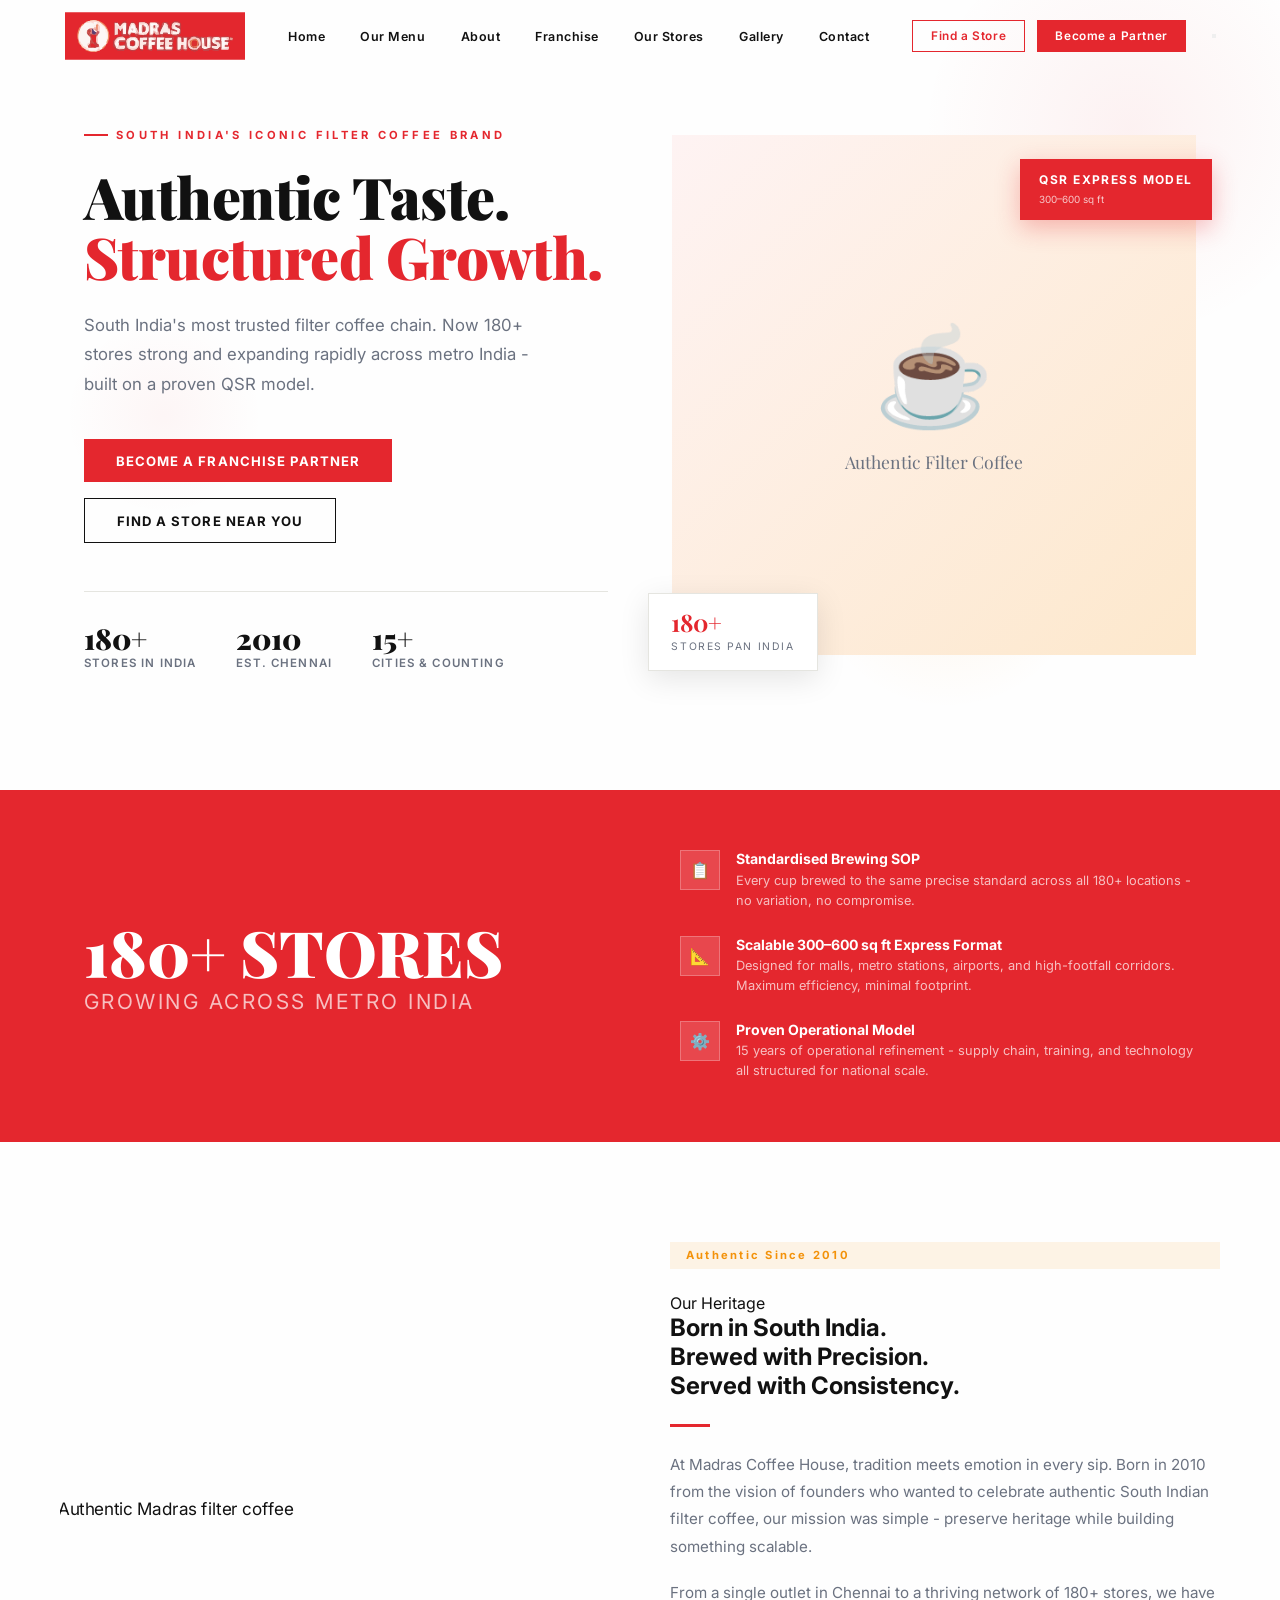
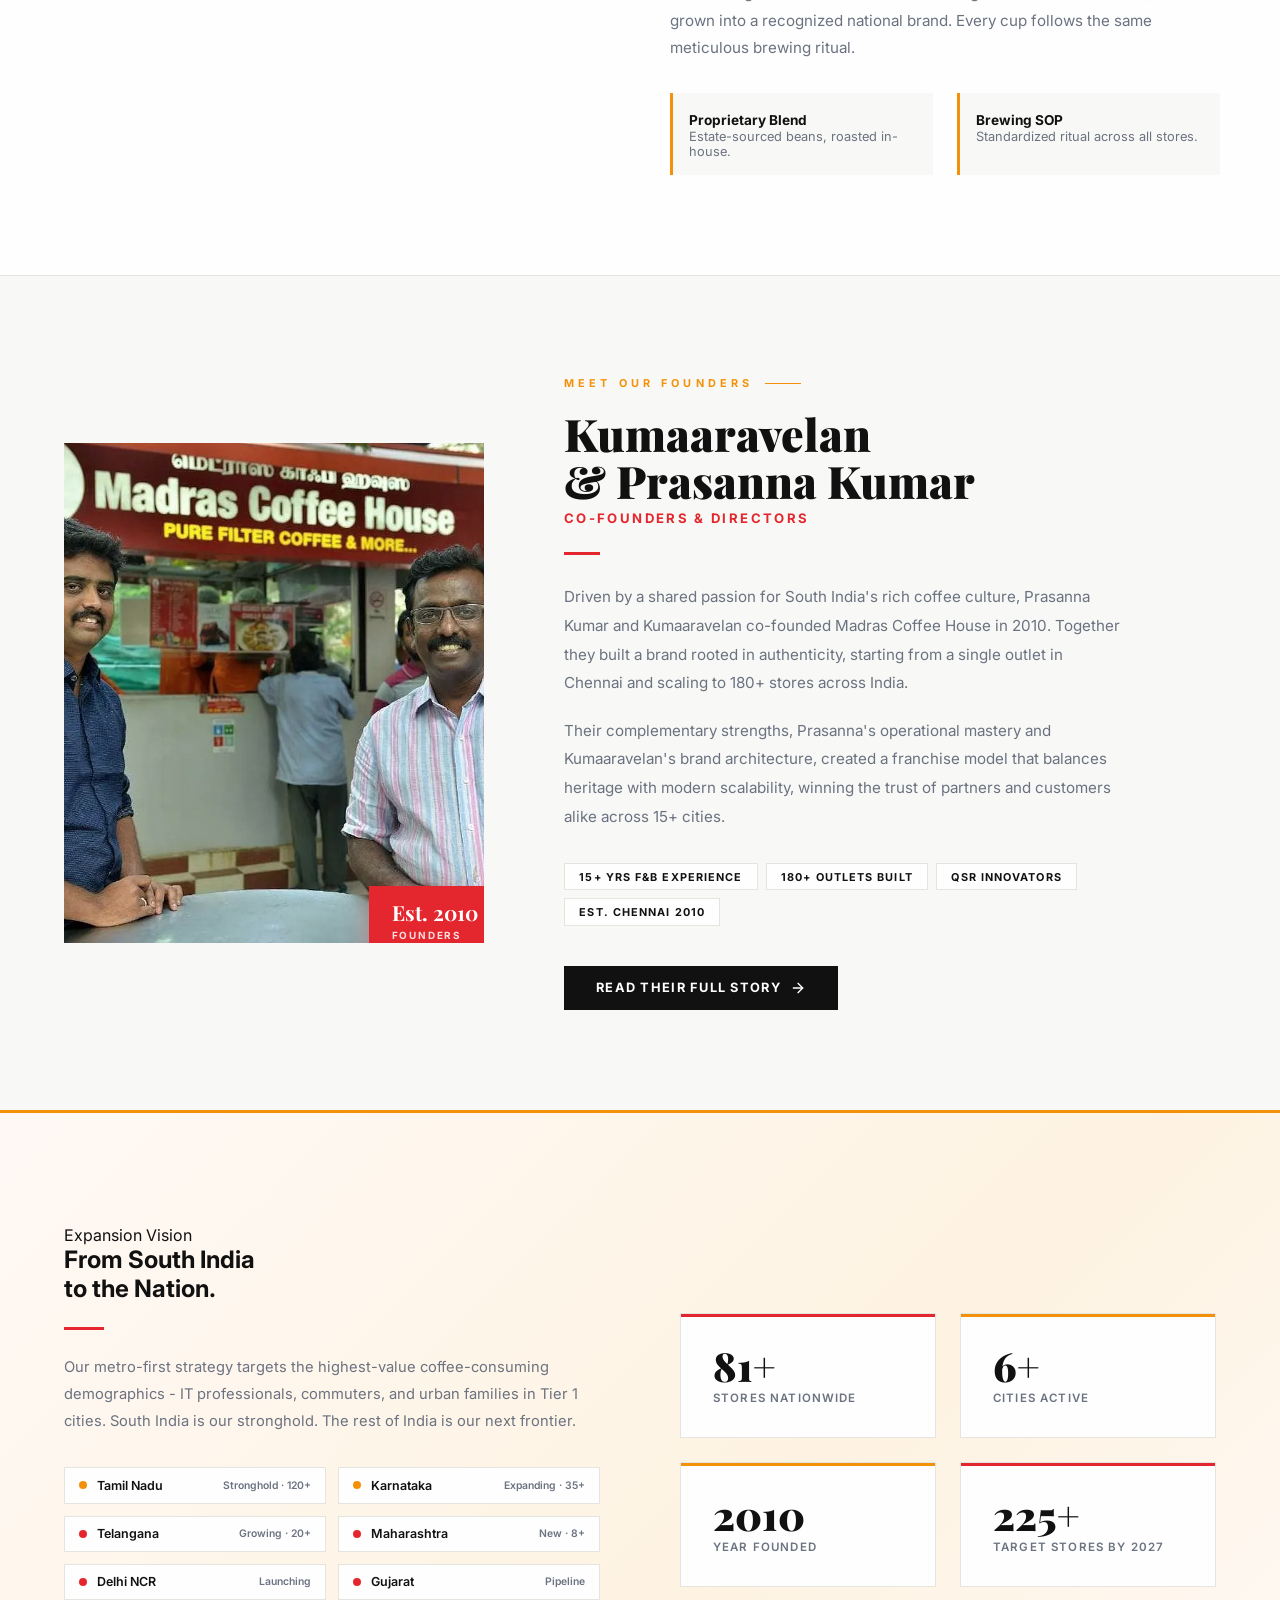
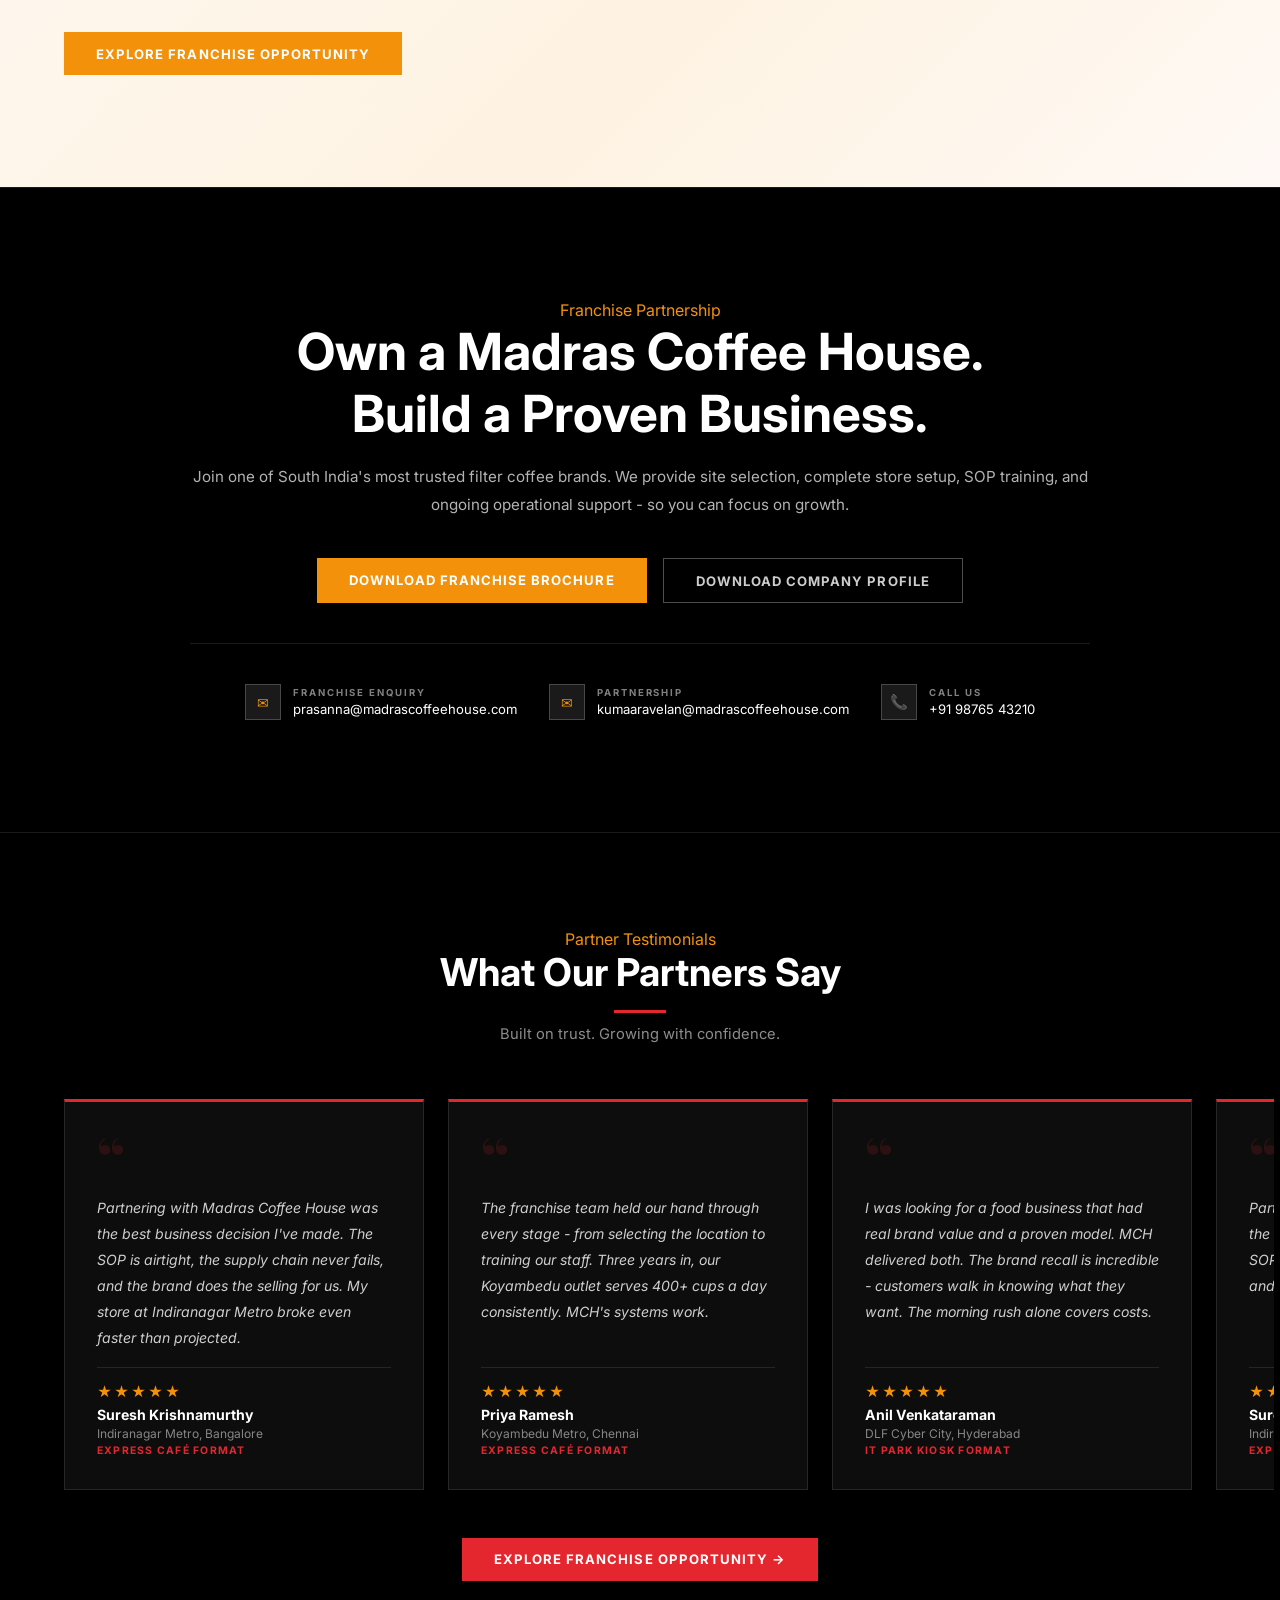
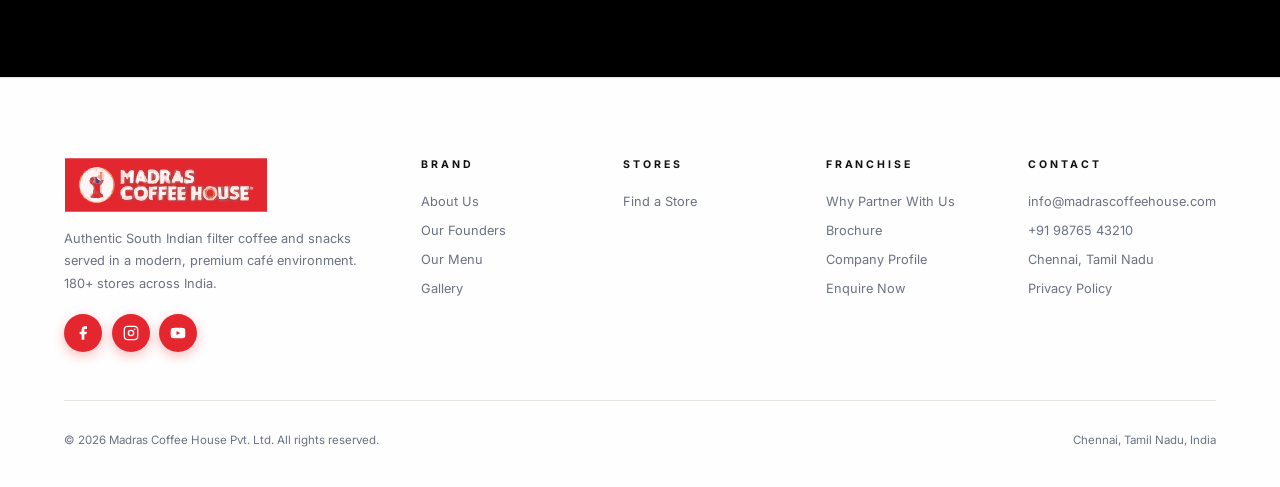
==== commit 0f7b117c: "third" ====
--- a/index.html
+++ b/index.html
@@ -1317,12 +1317,7 @@
       color: var(--red)
     }
 
-    .footer-red-dot {
-      width: 6px;
-      height: 6px;
-      background: var(--red);
-      border-radius: 50%
-    }
+
 
     /* ── FOUNDER TEASER ─────────────────────────────────── */
     #founder-teaser {
@@ -1794,7 +1789,7 @@
       </div>
       <div class="founder-text-col slide-right">
         <div class="founder-eyebrow">Meet Our Founders</div>
-        <h2 class="founder-name">Prasanna Kumar<br />&amp; Kumaaravelan</h2>
+        <h2 class="founder-name">Kumaaravelan<br />&amp; Prasanna Kumar</h2>
         <div class="founder-role">Co-Founders &amp; Directors</div>
         <div class="founder-divider"></div>
         <p class="founder-bio">
@@ -2068,11 +2063,8 @@
         </div>
       </div>
       <div class="footer-bottom">
-        <p>© 2024 Madras Coffee House Pvt. Ltd. All rights reserved.</p>
-        <div style="display:flex;align-items:center;gap:.5rem">
-          <div class="footer-red-dot"></div>
-          <p>Chennai, Tamil Nadu, India</p>
-        </div>
+        <p>© 2026 Madras Coffee House Pvt. Ltd. All rights reserved.</p>
+        <p>Chennai, Tamil Nadu, India</p>
       </div>
     </div>
   </footer>
--- a/mobile.css
+++ b/mobile.css
@@ -4,31 +4,128 @@
    ============================================================ */
 
 /* Hide mobile-only components on desktop by default */
-.mobile-nav-overlay, .mobile-nav-backdrop, .fran-sticky-cta { display: none; }
+.mobile-nav-overlay,
+.mobile-nav-backdrop,
+.fran-sticky-cta {
+  display: none;
+}
 
 /* ── GLOBAL RESET ─────────────────────────────────────────── */
 @media (max-width: 768px) {
 
   /* ── GLOBAL RESET ─────────────────────────────────────────── */
-  * { -webkit-tap-highlight-color: transparent; box-sizing: border-box; }
-  html { scroll-behavior: smooth; }
-  body { overflow-x: hidden; width: 100%; position: relative; }
-  img { max-width: 100%; height: auto; display: block; }
+  * {
+    -webkit-tap-highlight-color: transparent;
+    box-sizing: border-box;
+  }
+
+  html {
+    scroll-behavior: smooth;
+    width: 100% !important;
+    max-width: 100% !important;
+  }
+
+  body {
+    width: 100% !important;
+    max-width: 100% !important;
+    position: relative;
+    overflow-x: hidden;
+  }
+
+  img {
+    max-width: 100%;
+    height: auto;
+    display: block;
+  }
 
   /* ── TYPOGRAPHY ───────────────────────────────────────────── */
-  h1, .h1 { font-size: clamp(26px, 7vw, 32px) !important; line-height: 1.15 !important; }
-  h2, .h2, .sec-title { font-size: clamp(22px, 5.5vw, 26px) !important; line-height: 1.2 !important; }
-  h3, .h3 { font-size: clamp(18px, 4.5vw, 20px) !important; }
-  p, li, span:not(.badge):not(.year):not(.fstep-tag):not(.bm-step-num) { font-size: 15px !important; line-height: 1.65 !important; }
-  .sec-eyebrow { font-size: 0.6rem !important; letter-spacing: .22em !important; }
+  h1,
+  .h1,
+  .hero-h1 {
+    font-size: clamp(26px, 7vw, 32px) !important;
+    line-height: 1.15 !important;
+    text-align: center !important;
+  }
+
+  h2,
+  .h2,
+  .sec-title,
+  .founder-name,
+  .strip-headline {
+    font-size: clamp(22px, 5.5vw, 26px) !important;
+    line-height: 1.2 !important;
+    text-align: center !important;
+  }
+
+  h3,
+  .h3 {
+    font-size: clamp(18px, 4.5vw, 20px) !important;
+    text-align: center !important;
+  }
+
+  p,
+  .hero-sub,
+  .founder-bio,
+  .fstep-desc,
+  .t-text {
+    text-align: justify !important;
+    font-size: 15px !important;
+    line-height: 1.65 !important;
+    margin-bottom: 1.2rem !important;
+  }
+
+  li,
+  span:not(.badge):not(.year):not(.fstep-tag):not(.bm-step-num):not(.strip-headline span) {
+    font-size: 15px !important;
+    line-height: 1.65 !important;
+  }
+
+  .sec-eyebrow,
+  .hero-tag,
+  .trust-label {
+    font-size: 0.6rem !important;
+    letter-spacing: .22em !important;
+    text-align: center !important;
+    justify-content: center !important;
+    width: 100% !important;
+    display: flex !important;
+  }
+
+  .sec-divider,
+  .founder-divider,
+  .media-accent,
+  .testi-underline {
+    margin: 15px auto 25px auto !important;
+  }
 
   /* ── GLOBAL SECTION SPACING ───────────────────────────────── */
-  section, .sec, .sec-pad, .sec-compact { padding: 60px 5% !important; }
-  .sec-inner, .container { padding: 0 !important; width: 100% !important; max-width: 100% !important; }
-  #strip, .authority-strip { padding: 40px 5% !important; }
+  section,
+  .sec,
+  .sec-pad,
+  .sec-compact {
+    padding: 60px 5% !important;
+  }
+
+  .sec-inner,
+  .container {
+    padding: 0 !important;
+    width: 100% !important;
+    max-width: 100% !important;
+  }
+
+  #strip,
+  .authority-strip {
+    padding: 40px 5% !important;
+  }
 
   /* ── GLOBAL BUTTONS ───────────────────────────────────────── */
-  .btn-primary, .btn-outline, .inv-cta, .eq-submit, .btn-onav {
+  .btn-primary,
+  .btn-outline,
+  .inv-cta,
+  .btn-orange,
+  .btn-red,
+  .eq-submit,
+  .btn-onav {
     width: 100% !important;
     text-align: center !important;
     justify-content: center !important;
@@ -38,243 +135,888 @@
     display: flex !important;
     align-items: center !important;
   }
-  .hero-btns, .cta-contacts { flex-direction: column !important; gap: 10px !important; width: 100%; }
-  .hero-btns a, .cta-contacts a { width: 100% !important; text-align: center !important; justify-content: center !important; }
+
+  .hero-btns,
+  .cta-contacts {
+    flex-direction: column !important;
+    gap: 10px !important;
+    width: 100%;
+  }
+
+  .hero-btns a,
+  .cta-contacts a {
+    width: 100% !important;
+    text-align: center !important;
+    justify-content: center !important;
+  }
 
   /* ── HAMBURGER NAV SYSTEM ─────────────────────────────────── */
-  .nav-center { display: none !important; }
-  .nav-right .btn-onav { display: none !important; }
-  .mob-btn { display: flex !important; }
+  .nav-center {
+    display: none !important;
+  }
+
+  .nav-right {
+    display: none !important;
+  }
+
+  .mob-btn {
+    display: flex !important;
+  }
 
   /* Hamburger icon */
-  .mob-btn { flex-direction: column; gap: 5px; cursor: pointer; padding: 8px; background: none; border: none; z-index: 10001; position: relative; }
-  .mob-btn span { display: block; width: 24px; height: 2px; background: #1a1a1a; transition: all 0.35s ease; transform-origin: center; border-radius: 2px; }
-  .mob-btn.open span:nth-child(1) { transform: translateY(7px) rotate(45deg); }
-  .mob-btn.open span:nth-child(2) { opacity: 0; transform: scaleX(0); }
-  .mob-btn.open span:nth-child(3) { transform: translateY(-7px) rotate(-45deg); }
+  .mob-btn {
+    flex-direction: column;
+    gap: 5px;
+    cursor: pointer;
+    padding: 8px;
+    background: none;
+    border: none;
+    z-index: 10001;
+    position: relative;
+  }
+
+  .mob-btn span {
+    display: block;
+    width: 24px;
+    height: 2px;
+    background: #1a1a1a;
+    transition: all 0.35s ease;
+    transform-origin: center;
+    border-radius: 2px;
+  }
+
+  .mob-btn.open span:nth-child(1) {
+    transform: translateY(7px) rotate(45deg);
+  }
+
+  .mob-btn.open span:nth-child(2) {
+    opacity: 0;
+    transform: scaleX(0);
+  }
+
+  .mob-btn.open span:nth-child(3) {
+    transform: translateY(-7px) rotate(-45deg);
+  }
 
   /* Mobile menu overlay */
   .mobile-nav-overlay {
-    position: fixed; top: 0; right: -100%; width: 85%; max-width: 340px; height: 100vh;
-    background: #fefefe; z-index: 10000; box-shadow: -4px 0 28px rgba(0,0,0,.14);
-    transition: right 0.38s cubic-bezier(.4,0,.2,1);
-    display: flex; flex-direction: column; padding: 0;
+    position: fixed;
+    top: 0;
+    right: -100%;
+    width: 85%;
+    max-width: 340px;
+    height: 100%;
+    height: 100dvh;
+    background: #fefefe;
+    z-index: 10000;
+    box-shadow: -4px 0 28px rgba(0, 0, 0, .14);
+    transition: right 0.38s cubic-bezier(.4, 0, .2, 1);
+    display: flex;
+    flex-direction: column;
+    padding: 0;
     overflow-y: auto;
   }
-  .mobile-nav-overlay.open { right: 0; }
+
+  .mobile-nav-overlay.open {
+    right: 0;
+  }
+
   .mnav-header {
     padding: 1.5rem 1.8rem 1rem;
     border-bottom: 1px solid #f0f0f0;
-    display: flex; align-items: center; justify-content: space-between;
-  }
-  .mnav-close { background: none; border: none; font-size: 1.5rem; cursor: pointer; padding: 8px; color: #1a1a1a; }
-  .mnav-links { display: flex; flex-direction: column; padding: 1rem 0; flex: 1; }
+    display: flex;
+    align-items: center;
+    justify-content: space-between;
+  }
+
+  .mnav-close {
+    background: none;
+    border: none;
+    font-size: 1.5rem;
+    cursor: pointer;
+    padding: 8px;
+    color: #1a1a1a;
+  }
+
+  .mnav-links {
+    display: flex;
+    flex-direction: column;
+    padding: 1rem 0;
+    flex: 1;
+  }
+
   .mnav-links a {
-    display: flex; align-items: center; padding: 0 1.8rem;
-    font-size: 1.05rem; font-weight: 600; color: #1a1a1a; text-decoration: none;
-    min-height: 56px; border-bottom: 1px solid #f5f5f5; transition: all 0.2s;
-    font-family: 'Inter', sans-serif; letter-spacing: .01em;
-  }
-  .mnav-links a:hover, .mnav-links a:focus { background: rgba(228,39,46,.04); color: #e4272e; padding-left: 2.2rem; }
-  .mnav-links a.active { color: #e4272e; border-left: 3px solid #e4272e; }
-  .mnav-cta { padding: 1.2rem 1.8rem; border-top: 1px solid #f0f0f0; }
-  .mnav-cta a { background: #e4272e; color: #fff; text-align: center; display: block; padding: 14px; font-weight: 700; text-decoration: none; font-size: 0.92rem; }
-  .mobile-nav-backdrop { position: fixed; inset: 0; background: rgba(0,0,0,.4); z-index: 9999; opacity: 0; pointer-events: none; transition: opacity .35s; }
-  .mobile-nav-backdrop.open { opacity: 1; pointer-events: all; }
+    display: flex;
+    align-items: center;
+    padding: 0 1.8rem;
+    font-size: 1.05rem;
+    font-weight: 600;
+    color: #1a1a1a;
+    text-decoration: none;
+    min-height: 56px;
+    border-bottom: 1px solid #f5f5f5;
+    transition: all 0.2s;
+    font-family: 'Inter', sans-serif;
+    letter-spacing: .01em;
+  }
+
+  .mnav-links a:hover,
+  .mnav-links a:focus {
+    background: rgba(228, 39, 46, .04);
+    color: #e4272e;
+    padding-left: 2.2rem;
+  }
+
+  .mnav-links a.active {
+    color: #e4272e;
+    border-left: 3px solid #e4272e;
+  }
+
+  .mnav-cta {
+    padding: 1.2rem 1.8rem;
+    border-top: 1px solid #f0f0f0;
+  }
+
+  .mnav-cta a {
+    background: #e4272e;
+    color: #fff;
+    text-align: center;
+    display: block;
+    padding: 14px;
+    font-weight: 700;
+    text-decoration: none;
+    font-size: 0.92rem;
+  }
+
+  .mobile-nav-backdrop {
+    position: fixed;
+    inset: 0;
+    background: rgba(0, 0, 0, .4);
+    z-index: 9999;
+    opacity: 0;
+    pointer-events: none;
+    transition: opacity .35s;
+  }
+
+  .mobile-nav-backdrop.open {
+    opacity: 1;
+    pointer-events: all;
+  }
 
   /* ─────────────────────────────────────────────────────────── */
   /* HOME PAGE                                                  */
   /* ─────────────────────────────────────────────────────────── */
 
   /* Hero */
-  #hero, #contact-hero, #menu-hero, #stores-hero { min-height: 420px !important; height: auto !important; padding: 80px 5% 50px !important; }
-  .hero-inner { grid-template-columns: 1fr !important; gap: 2rem !important; text-align: left; }
-  .hero-visual { order: -1 !important; height: 260px !important; overflow: hidden !important; }
-  .hero-img-main, .hero-img-fallback { height: 260px !important; }
+  #hero,
+  #contact-hero,
+  #menu-hero,
+  #stores-hero {
+    min-height: 480px !important;
+    height: auto !important;
+    padding: 100px 5% 50px !important;
+    overflow: hidden !important;
+    width: 100% !important;
+  }
+
+  .hero-inner {
+    grid-template-columns: 1fr !important;
+    gap: 2rem !important;
+    text-align: left;
+    width: 100% !important;
+    overflow: visible !important;
+  }
+
+  .hero-visual {
+    order: -1 !important;
+    height: auto !important;
+    min-height: 320px !important;
+    margin-bottom: 3rem !important;
+    width: 100% !important;
+    display: flex !important;
+    justify-content: center !important;
+    position: relative !important;
+  }
+
+  .hero-img-wrap {
+    width: 85% !important;
+    max-width: 320px !important;
+    margin: 0 auto !important;
+    position: relative !important;
+  }
+
+  .hero-img-main,
+  .hero-img-fallback {
+    height: 260px !important;
+    object-fit: contain !important;
+  }
+
+  .hero-badge {
+    left: 0 !important;
+    bottom: -1.5rem !important;
+    padding: 0.8rem 1rem !important;
+    width: 65% !important;
+    max-width: 200px !important;
+    z-index: 2 !important;
+  }
+
+  .hero-badge b {
+    font-size: 1.2rem !important;
+  }
+
+  .hero-badge-2 {
+    right: 0 !important;
+    top: -1rem !important;
+    padding: 0.6rem 0.8rem !important;
+    width: 65% !important;
+    max-width: 200px !important;
+    z-index: 2 !important;
+  }
+
 
   /* Authority strip */
-  .sp-inner { flex-wrap: wrap !important; gap: 1.2rem !important; }
-  .sp-item { min-width: 40% !important; }
+  .sp-inner {
+    flex-wrap: wrap !important;
+    gap: 1.2rem !important;
+  }
+
+  .sp-item {
+    min-width: 40% !important;
+  }
 
   /* Heritage / Our Coffee — diagonal split → vertical stack */
-  #heritage .heritage-inner { grid-template-columns: 1fr !important; }
-  #heritage .heritage-img { min-height: 280px !important; }
-  #heritage .heritage-img-main { height: 280px !important; }
-  #heritage .heritage-text { padding: 36px 5% !important; }
-  #heritage .heritage-text::before { display: none !important; }
-  #heritage .h-diag { display: none !important; }
-  .heritage-pillars { display: grid !important; grid-template-columns: 1fr !important; gap: 0 !important; }
-  .pillar { padding: 0.75rem 0 !important; }
-  .heritage-badge { margin-bottom: 0.8rem !important; }
+  #heritage .heritage-inner {
+    grid-template-columns: 1fr !important;
+  }
+
+  #heritage .heritage-img {
+    min-height: 280px !important;
+  }
+
+  #heritage .heritage-img-main {
+    height: 280px !important;
+  }
+
+  #heritage .heritage-text {
+    padding: 36px 5% !important;
+  }
+
+  #heritage .heritage-text::before {
+    display: none !important;
+  }
+
+  #heritage .h-diag {
+    display: none !important;
+  }
+
+  .heritage-pillars {
+    display: grid !important;
+    grid-template-columns: 1fr !important;
+    gap: 0 !important;
+  }
+
+  .pillar {
+    padding: 0.75rem 0 !important;
+  }
+
+  .heritage-badge {
+    margin-bottom: 0.8rem !important;
+  }
+
+  /* Founder tags */
+  .founder-tags {
+    flex-direction: column !important;
+    align-items: center !important;
+    gap: 0.6rem !important;
+  }
+
+  .founder-tag {
+    width: 100% !important;
+    max-width: 280px !important;
+    text-align: center !important;
+    padding: 0.6rem 1rem !important;
+  }
 
   /* Store Format — stepped layout → single column */
-  .format-steps { max-width: 100% !important; }
-  .fstep { grid-template-columns: 60px 1fr !important; direction: ltr !important; gap: 1.2rem !important; padding: 1.8rem 0 !important; }
-  .fstep:nth-child(even) { grid-template-columns: 60px 1fr !important; direction: ltr !important; }
-  .fstep:nth-child(even) .fstep-num { order: 0 !important; }
-  .fstep:nth-child(even) .fstep-body { order: 1 !important; direction: ltr !important; }
-  .fstep-num span { font-size: 3rem !important; }
-  .fstep-num::after { display: none !important; }
-  .format-header { grid-template-columns: 1fr !important; gap: 1rem !important; margin-bottom: 2.5rem !important; }
+  .format-steps {
+    max-width: 100% !important;
+  }
+
+  .fstep {
+    grid-template-columns: 60px 1fr !important;
+    direction: ltr !important;
+    gap: 1.2rem !important;
+    padding: 1.8rem 0 !important;
+  }
+
+  .fstep:nth-child(even) {
+    grid-template-columns: 60px 1fr !important;
+    direction: ltr !important;
+  }
+
+  .fstep:nth-child(even) .fstep-num {
+    order: 0 !important;
+  }
+
+  .fstep:nth-child(even) .fstep-body {
+    order: 1 !important;
+    direction: ltr !important;
+  }
+
+  .fstep-num span {
+    font-size: 3rem !important;
+  }
+
+  .fstep-num::after {
+    display: none !important;
+  }
+
+  .format-header {
+    grid-template-columns: 1fr !important;
+    gap: 1rem !important;
+    margin-bottom: 2.5rem !important;
+  }
 
   /* Trust section */
-  .trust-grid { grid-template-columns: 1fr 1fr !important; border: none !important; gap: 1px !important; background: rgba(255,255,255,.08) !important; }
-  .trust-card { border: none !important; background: #111 !important; }
+  .trust-grid {
+    grid-template-columns: 1fr 1fr !important;
+    border: none !important;
+    gap: 1px !important;
+    background: rgba(255, 255, 255, .08) !important;
+  }
+
+  .trust-card {
+    border: none !important;
+    background: #111 !important;
+  }
 
   /* Media/About — list rows */
-  .media-inner { padding: 44px 5% !important; }
-  .media-row { grid-template-columns: 48px 1fr !important; gap: 1rem !important; padding: 1.4rem 0 !important; }
-  .media-row-icon { font-size: 1.6rem !important; }
-  .press-strip { padding: 1.2rem !important; gap: 1rem !important; flex-direction: column !important; align-items: flex-start !important; }
+  .media-inner {
+    padding: 44px 5% !important;
+  }
+
+  .media-row {
+    grid-template-columns: 48px 1fr !important;
+    gap: 1rem !important;
+    padding: 1.4rem 0 !important;
+  }
+
+  .media-row-icon {
+    font-size: 1.6rem !important;
+  }
+
+  .press-strip {
+    padding: 1.2rem !important;
+    gap: 1rem !important;
+    flex-direction: column !important;
+    align-items: flex-start !important;
+  }
 
   /* Expansion */
-  .expansion-inner { grid-template-columns: 1fr !important; gap: 2rem !important; }
-  .city-grid { grid-template-columns: repeat(3, 1fr) !important; }
-  .exp-stats-grid { grid-template-columns: 1fr 1fr !important; }
+  .expansion-inner {
+    grid-template-columns: 1fr !important;
+    gap: 2rem !important;
+  }
+
+  .city-grid {
+    grid-template-columns: 1fr !important;
+  }
+
+  .exp-stats-grid {
+    grid-template-columns: 1fr 1fr !important;
+    gap: 1rem !important;
+  }
+
+  .exp-stat {
+    padding: 1.5rem 1rem !important;
+  }
+
+  .exp-stat .num {
+    font-size: 2.2rem !important;
+  }
+
+  .exp-stat .lbl {
+    font-size: 0.72rem !important;
+  }
+
+  .hero-stats {
+    flex-wrap: nowrap !important;
+    gap: 1rem !important;
+    justify-content: space-between !important;
+    width: 100% !important;
+  }
+
+  .hero-stats .hstat-num {
+    font-size: 1.4rem !important;
+  }
+
+  .hero-stats .hstat-lbl {
+    font-size: 0.55rem !important;
+  }
 
   /* Testimonials — touch scroll-friendly */
-  #testimonials { padding: 44px 0 44px !important; overflow: hidden !important; }
-  .testi-header { padding: 0 5% !important; margin-bottom: 2rem !important; }
-  .testi-track-wrap { padding: 0 !important; margin: 0 !important; cursor: grab !important; }
-  .testi-track { animation: none !important; gap: 1rem !important; padding: 0.5rem 5% 1rem !important; overflow-x: auto !important; -webkit-overflow-scrolling: touch !important; scroll-snap-type: x mandatory !important; }
-  .testi-track::-webkit-scrollbar { display: none !important; }
-  .testimonial-card { width: 82vw !important; max-width: 320px !important; scroll-snap-align: start !important; flex-shrink: 0 !important; }
-  .testi-dots { display: flex; justify-content: center; gap: 6px; margin-top: 1.5rem; padding: 0 5%; }
-  .testi-dot { width: 8px; height: 8px; border-radius: 50%; background: rgba(255,255,255,.25); border: none; cursor: pointer; transition: background .25s, transform .25s; }
-  .testi-dot.active { background: #f3920a; transform: scale(1.3); }
+  #testimonials {
+    padding: 44px 0 44px !important;
+    overflow: hidden !important;
+  }
+
+  .testi-header {
+    padding: 0 5% !important;
+    margin-bottom: 2rem !important;
+  }
+
+  .testi-track-wrap {
+    padding: 0 !important;
+    margin: 0 !important;
+    cursor: grab !important;
+  }
+
+  .testi-track {
+    animation: none !important;
+    gap: 1rem !important;
+    padding: 0.5rem 5% 1rem !important;
+    overflow-x: auto !important;
+    -webkit-overflow-scrolling: touch !important;
+    scroll-snap-type: x mandatory !important;
+    width: 100% !important;
+  }
+
+  .testi-track::-webkit-scrollbar {
+    display: none !important;
+  }
+
+  .testimonial-card {
+    width: 82vw !important;
+    max-width: 320px !important;
+    scroll-snap-align: start !important;
+    flex-shrink: 0 !important;
+  }
+
+  .testi-dots {
+    display: flex;
+    justify-content: center;
+    gap: 6px;
+    margin-top: 1.5rem;
+    padding: 0 5%;
+  }
+
+  .testi-dot {
+    width: 8px;
+    height: 8px;
+    border-radius: 50%;
+    background: rgba(255, 255, 255, .25);
+    border: none;
+    cursor: pointer;
+    transition: background .25s, transform .25s;
+  }
+
+  .testi-dot.active {
+    background: #f3920a;
+    transform: scale(1.3);
+  }
 
   /* Franchise preview section (keep as is, just adjust) */
-  #franchise-cta .expansion-inner, #franchise-cta .cta-inner { grid-template-columns: 1fr !important; }
+  #franchise-cta .expansion-inner,
+  #franchise-cta .cta-inner {
+    grid-template-columns: 1fr !important;
+  }
 
   /* Footer */
-  footer .ft { grid-template-columns: 1fr !important; gap: 2rem !important; }
-  footer .fbot { flex-direction: column !important; text-align: center !important; gap: 0.5rem !important; }
+  .footer-top {
+    grid-template-columns: 1fr !important;
+    gap: 2rem !important;
+  }
+
+  .footer-bottom,
+  .fbot {
+    flex-direction: column !important;
+    text-align: center !important;
+    gap: 1rem !important;
+    align-items: center !important;
+    justify-content: center !important;
+  }
+
+  .fbot>div {
+    justify-content: center !important;
+  }
+
+  .fbot p {
+    margin: 0 !important;
+  }
 
   /* ─────────────────────────────────────────────────────────── */
   /* FRANCHISE PAGE                                             */
   /* ─────────────────────────────────────────────────────────── */
 
   /* Why Partner — circle grid 2 per row */
-  .why-circle-grid { grid-template-columns: 1fr 1fr !important; gap: 2rem !important; }
-  .why-circ-icon { width: 70px !important; height: 70px !important; font-size: 1.8rem !important; }
-  .why-circ h4 { font-size: 0.85rem !important; }
-  .why-circ p { font-size: 0.78rem !important; }
+  .why-circle-grid {
+    grid-template-columns: 1fr 1fr !important;
+    gap: 2rem !important;
+  }
+
+  .why-circ-icon {
+    width: 70px !important;
+    height: 70px !important;
+    font-size: 1.8rem !important;
+  }
+
+  .why-circ h4 {
+    font-size: 0.85rem !important;
+  }
+
+  .why-circ p {
+    font-size: 0.78rem !important;
+  }
 
   /* Business Model — horizontal timeline → vertical */
-  .bm-timeline { padding-top: 0 !important; }
-  .bm-line { display: none !important; }
-  .bm-steps { grid-template-columns: 1fr !important; gap: 0 !important; padding-left: 2.5rem; position: relative; }
-  .bm-steps::before { content: ''; position: absolute; left: 6px; top: 0; bottom: 0; width: 2px; background: linear-gradient(to bottom, #e4272e, rgba(228,39,46,.15)); }
-  .bm-step { flex-direction: row !important; align-items: flex-start !important; text-align: left !important; padding: 0 0 2rem 1.5rem !important; position: relative !important; }
-  .bm-dot { position: absolute !important; left: -2.5rem !important; top: 0.3rem !important; transform: none !important; margin: 0 !important; }
-  .bm-step-num { font-size: 1.4rem !important; min-width: 2.5rem !important; flex-shrink: 0 !important; margin-bottom: 0 !important; }
-  .bm-step-title, .bm-step-desc { text-align: left !important; }
-  .model-visual { margin-top: 2rem !important; }
+  .bm-timeline {
+    padding-top: 0 !important;
+  }
+
+  .bm-line {
+    display: none !important;
+  }
+
+  .bm-steps {
+    grid-template-columns: 1fr !important;
+    gap: 0 !important;
+    padding-left: 2.5rem;
+    position: relative;
+  }
+
+  .bm-steps::before {
+    content: '';
+    position: absolute;
+    left: 6px;
+    top: 0;
+    bottom: 0;
+    width: 2px;
+    background: linear-gradient(to bottom, #e4272e, rgba(228, 39, 46, .15));
+  }
+
+  .bm-step {
+    flex-direction: row !important;
+    align-items: flex-start !important;
+    text-align: left !important;
+    padding: 0 0 2rem 1.5rem !important;
+    position: relative !important;
+  }
+
+  .bm-dot {
+    position: absolute !important;
+    left: -2.5rem !important;
+    top: 0.3rem !important;
+    transform: none !important;
+    margin: 0 !important;
+  }
+
+  .bm-step-num {
+    font-size: 1.4rem !important;
+    min-width: 2.5rem !important;
+    flex-shrink: 0 !important;
+    margin-bottom: 0 !important;
+  }
+
+  .bm-step-title,
+  .bm-step-desc {
+    text-align: left !important;
+  }
+
+  .model-visual {
+    margin-top: 2rem !important;
+  }
 
   /* Store Formats */
-  .fmt-grid { grid-template-columns: 1fr !important; gap: 1.5rem !important; }
+  .fmt-grid {
+    grid-template-columns: 1fr !important;
+    gap: 1.5rem !important;
+  }
 
   /* Investment pillars */
-  .inv-pillars { flex-direction: column !important; gap: 0 !important; }
-  .inv-pil { padding: 1.5rem !important; }
-  .inv-pil-div { width: 80% !important; height: 1px !important; background: rgba(255,255,255,.12) !important; margin: 0 auto !important; }
+  .inv-pillars {
+    flex-direction: column !important;
+    gap: 0 !important;
+  }
+
+  .inv-pil {
+    padding: 1.5rem !important;
+  }
+
+  .inv-pil-div {
+    width: 80% !important;
+    height: 1px !important;
+    background: rgba(255, 255, 255, .12) !important;
+    margin: 0 auto !important;
+  }
 
   /* Support 2-col → 1-col */
-  .sup-2col { grid-template-columns: 1fr !important; gap: 1.8rem !important; }
-  .sup-blob { display: none !important; }
+  .sup-2col {
+    grid-template-columns: 1fr !important;
+    gap: 1.8rem !important;
+  }
+
+  .sup-blob {
+    display: none !important;
+  }
 
   /* Enquiry form */
-  .eq-row { grid-template-columns: 1fr !important; gap: 1rem !important; }
-  .eq-form { padding: 1.8rem !important; }
-  .fg input, .fg select, .fg textarea { padding: 0.85rem 1rem !important; font-size: 16px !important; border-radius: 4px !important; }
-  .eq-submit { width: 100% !important; min-height: 50px !important; border-radius: 4px !important; }
+  .eq-row {
+    grid-template-columns: 1fr !important;
+    gap: 1rem !important;
+  }
+
+  .eq-form {
+    padding: 1.8rem !important;
+  }
+
+  .fg input,
+  .fg select,
+  .fg textarea {
+    padding: 0.85rem 1rem !important;
+    font-size: 16px !important;
+    border-radius: 4px !important;
+  }
+
+  .eq-submit {
+    width: 100% !important;
+    min-height: 50px !important;
+    border-radius: 4px !important;
+  }
 
   /* Franchise sticky bottom CTA */
   .fran-sticky-cta {
-    display: flex !important; /* shown only on franchise page */
-    position: fixed; bottom: 0; left: 0; right: 0; z-index: 8888;
-    background: #e4272e; color: #fff;
-    align-items: center; justify-content: center;
-    height: 54px; font-size: 0.9rem; font-weight: 700; letter-spacing: 0.05em;
-    text-transform: uppercase; text-decoration: none;
-    box-shadow: 0 -4px 20px rgba(228,39,46,.3);
-    cursor: pointer; border: none;
+    display: flex !important;
+    /* shown only on franchise page */
+    position: fixed;
+    bottom: 0;
+    left: 0;
+    right: 0;
+    z-index: 8888;
+    background: #e4272e;
+    color: #fff;
+    align-items: center;
+    justify-content: center;
+    height: 54px;
+    font-size: 0.9rem;
+    font-weight: 700;
+    letter-spacing: 0.05em;
+    text-transform: uppercase;
+    text-decoration: none;
+    box-shadow: 0 -4px 20px rgba(228, 39, 46, .3);
+    cursor: pointer;
+    border: none;
     transition: background 0.25s;
     font-family: 'Inter', sans-serif;
   }
-  .fran-sticky-cta:hover { background: #c41f25; }
-  body.franchise-page { padding-bottom: 54px !important; }
+
+  .fran-sticky-cta:hover {
+    background: #c41f25;
+  }
+
+  body.franchise-page {
+    padding-bottom: 54px !important;
+  }
 
   /* ─────────────────────────────────────────────────────────── */
   /* OUR STORES PAGE                                            */
   /* ─────────────────────────────────────────────────────────── */
-  .stores-layout { flex-direction: column !important; grid-template-columns: 1fr !important; }
-  .stores-sidebar { width: 100% !important; order: 1; }
-  .stores-map-wrap, #storesMap, .map-container { height: 320px !important; max-height: 360px !important; order: 2; }
-  .stores-list { order: 3; max-height: none !important; overflow-y: auto !important; }
-  .store-card { padding: 1.2rem 1rem !important; }
-  .detect-btn, .loc-detect-btn {
-    width: 100% !important; min-height: 48px !important; font-size: 0.9rem !important;
-    display: flex !important; align-items: center !important; justify-content: center !important;
-  }
-  .stores-search input { font-size: 16px !important; }
+  .stores-layout {
+    flex-direction: column !important;
+    grid-template-columns: 1fr !important;
+  }
+
+  .stores-sidebar {
+    width: 100% !important;
+    order: 1;
+  }
+
+  .stores-map-wrap,
+  #storesMap,
+  .map-container {
+    height: 320px !important;
+    max-height: 360px !important;
+    order: 2;
+  }
+
+  .stores-list {
+    order: 3;
+    max-height: none !important;
+    overflow-y: auto !important;
+  }
+
+  .store-card {
+    padding: 1.2rem 1rem !important;
+  }
+
+  .detect-btn,
+  .loc-detect-btn {
+    width: 100% !important;
+    min-height: 48px !important;
+    font-size: 0.9rem !important;
+    display: flex !important;
+    align-items: center !important;
+    justify-content: center !important;
+  }
+
+  .stores-search input {
+    font-size: 16px !important;
+  }
 
   /* ─────────────────────────────────────────────────────────── */
   /* GALLERY PAGE                                               */
   /* ─────────────────────────────────────────────────────────── */
-  .gallery-grid, .gal-grid, [class*="gallery-grid"] {
+  .gallery-grid,
+  .gal-grid,
+  [class*="gallery-grid"] {
     grid-template-columns: 1fr 1fr !important;
     gap: 8px !important;
   }
-  .gallery-item, .gal-item { aspect-ratio: 1 / 1 !important; overflow: hidden !important; }
-  .gallery-item img, .gal-item img { width: 100% !important; height: 100% !important; object-fit: cover !important; }
-  .gallery-filter, .gal-filter-bar { flex-wrap: wrap !important; gap: 6px !important; padding: 0 5% 1rem !important; }
-  .filter-btn, .gal-filter-btn { font-size: 0.75rem !important; padding: 0.4rem 0.9rem !important; }
+
+  .gallery-item,
+  .gal-item {
+    aspect-ratio: 1 / 1 !important;
+    overflow: hidden !important;
+  }
+
+  .gallery-item img,
+  .gal-item img {
+    width: 100% !important;
+    height: 100% !important;
+    object-fit: cover !important;
+  }
+
+  .gallery-filter,
+  .gal-filter-bar {
+    flex-wrap: wrap !important;
+    gap: 6px !important;
+    padding: 0 5% 1rem !important;
+  }
+
+  .filter-btn,
+  .gal-filter-btn {
+    font-size: 0.75rem !important;
+    padding: 0.4rem 0.9rem !important;
+  }
 
   /* Gallery lightbox */
-  .lightbox, #lightbox { z-index: 99999; }
-  .lb-close, .lightbox-close { width: 48px !important; height: 48px !important; font-size: 1.5rem !important; top: 10px !important; right: 10px !important; display: flex !important; align-items: center !important; justify-content: center !important; }
-  .lb-img-wrap img, .lightbox img { max-height: 80vh !important; width: auto !important; max-width: 95vw !important; }
+  .lightbox,
+  #lightbox {
+    z-index: 99999;
+  }
+
+  .lb-close,
+  .lightbox-close {
+    width: 48px !important;
+    height: 48px !important;
+    font-size: 1.5rem !important;
+    top: 10px !important;
+    right: 10px !important;
+    display: flex !important;
+    align-items: center !important;
+    justify-content: center !important;
+  }
+
+  .lb-img-wrap img,
+  .lightbox img {
+    max-height: 80vh !important;
+    width: auto !important;
+    max-width: 95vw !important;
+  }
 
   /* ─────────────────────────────────────────────────────────── */
   /* CONTACT PAGE                                               */
   /* ─────────────────────────────────────────────────────────── */
-  .contact-grid, .contact-layout { grid-template-columns: 1fr !important; }
-  .contact-form input, .contact-form select, .contact-form textarea { font-size: 16px !important; padding: 0.85rem 1rem !important; }
-  .contact-map, #contactMap { height: 240px !important; }
+  .contact-grid,
+  .contact-layout {
+    grid-template-columns: 1fr !important;
+  }
+
+  .contact-form input,
+  .contact-form select,
+  .contact-form textarea {
+    font-size: 16px !important;
+    padding: 0.85rem 1rem !important;
+  }
+
+  .contact-map,
+  #contactMap {
+    height: 240px !important;
+  }
 
   /* ─────────────────────────────────────────────────────────── */
   /* PRIVACY POLICY                                             */
   /* ─────────────────────────────────────────────────────────── */
-  .pp-content, .privacy-content { max-width: 100% !important; padding: 0 5% !important; }
+  .pp-content,
+  .privacy-content {
+    max-width: 100% !important;
+    padding: 0 5% !important;
+  }
 
   /* ─────────────────────────────────────────────────────────── */
   /* SOCIAL MEDIA ICONS                                         */
   /* ─────────────────────────────────────────────────────────── */
-  .fsc, .fsoc a, .social-icon { min-width: 44px !important; min-height: 44px !important; width: 44px !important; height: 44px !important; }
-  .fso, .fsoc { gap: 0.7rem !important; }
+  .fsc,
+  .fsoc a,
+  .social-icon {
+    min-width: 44px !important;
+    min-height: 44px !important;
+    width: 44px !important;
+    height: 44px !important;
+  }
+
+  .fso,
+  .fsoc {
+    gap: 0.7rem !important;
+  }
 
   /* ─────────────────────────────────────────────────────────── */
   /* ANIMATION — reduce on mobile                               */
   /* ─────────────────────────────────────────────────────────── */
-  .fade-up, .slide-left, .slide-right, .scale-in, .reveal {
+  .fade-up,
+  .slide-left,
+  .slide-right,
+  .scale-in,
+  .reveal {
     transition-duration: 0.4s !important;
   }
+
   /* Disable blob/parallax animations on mobile for perf */
-  .media-blob, .hero-bg { animation: none !important; }
+  .media-blob,
+  .hero-bg {
+    animation: none !important;
+  }
 
   /* ─────────────────────────────────────────────────────────── */
   /* LAZY LOAD UTILITY                                          */
   /* ─────────────────────────────────────────────────────────── */
-  img[data-src] { opacity: 0; transition: opacity 0.4s; }
-  img[data-src].loaded { opacity: 1; }
-
-} /* end @media (max-width: 768px) */
+  img[data-src] {
+    opacity: 0;
+    transition: opacity 0.4s;
+  }
+
+  img[data-src].loaded {
+    opacity: 1;
+  }
+
+}
+
+/* end @media (max-width: 768px) */
 
 /* Tablet mid-range tweaks */
 @media (min-width: 769px) and (max-width: 1023px) {
-  .why-circle-grid { grid-template-columns: repeat(2, 1fr) !important; }
-  .fmt-grid { grid-template-columns: 1fr 1fr !important; }
-  .trust-grid { grid-template-columns: repeat(2, 1fr) !important; }
-  .bm-steps { grid-template-columns: repeat(2, 1fr) !important; }
-}
+  .why-circle-grid {
+    grid-template-columns: repeat(2, 1fr) !important;
+  }
+
+  .fmt-grid {
+    grid-template-columns: 1fr 1fr !important;
+  }
+
+  .trust-grid {
+    grid-template-columns: repeat(2, 1fr) !important;
+  }
+
+  .bm-steps {
+    grid-template-columns: repeat(2, 1fr) !important;
+  }
+}
